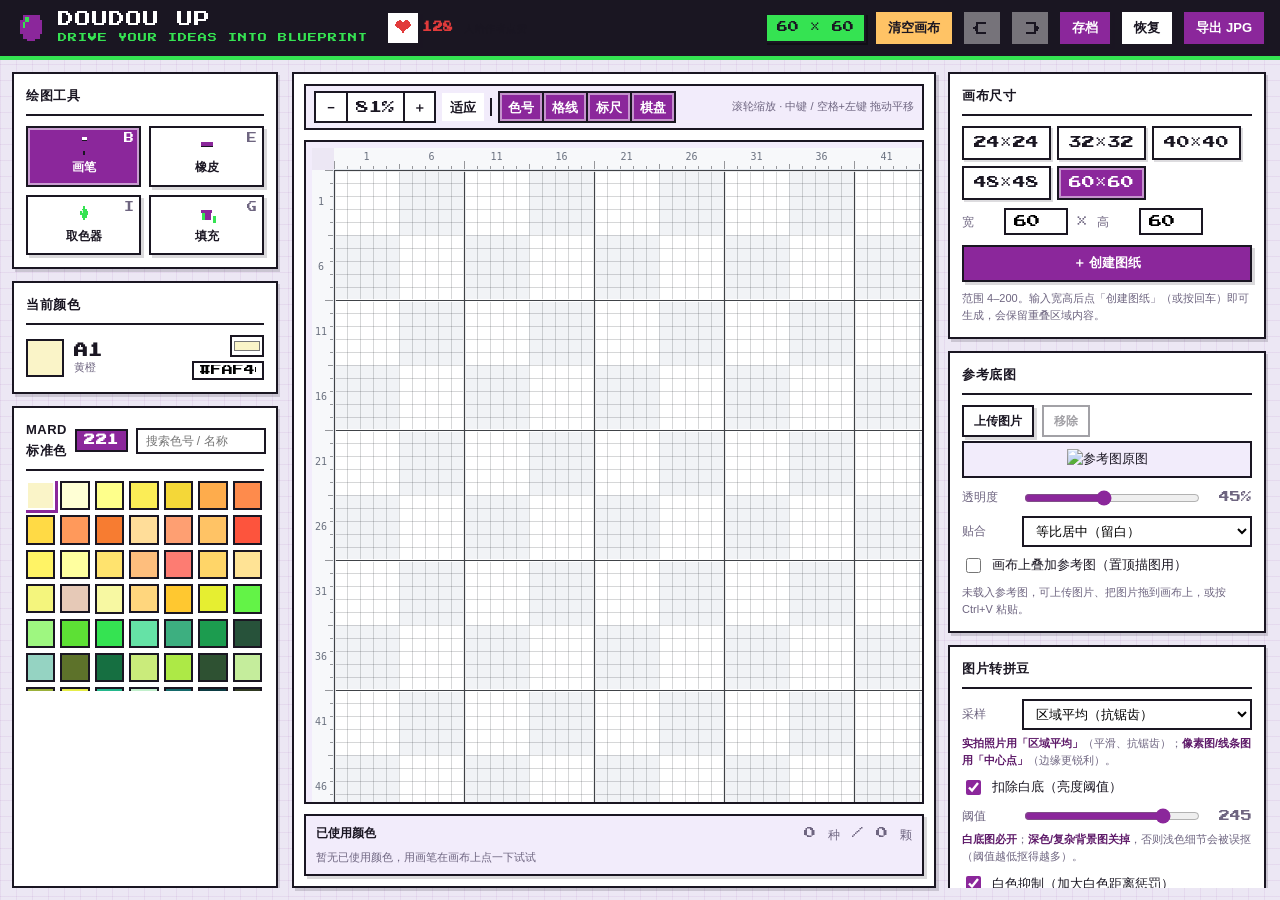
==== docs/index.html @ 1a69f7c6 "feat: doudou UP 拼豆图纸生成器" ====
<!DOCTYPE html>
<html lang="zh-CN">
<head>
<meta charset="UTF-8" />
<meta name="viewport" content="width=device-width, initial-scale=1" />
<title>doudou UP</title>
<style>
/* ============================================================
 * doudou UP - 像素颗粒(8-bit)风格样式
 * 1) 变量与基础（像素字体 / 硬阴影 / 方块圆角）
 * 2) 顶部栏
 * 3) 三栏布局
 * 4) 卡片 / 表单控件
 * 5) 画布舞台与标尺
 * 6) 调色板 / 使用颜色条 / 统计清单
 * 7) 提示与响应式
 * ============================================================ */

/* ---------- 像素字体（离线内嵌） ---------- */
@font-face {
  font-family: 'Pixel';
  src: url('[data-uri]') format('woff2');
  font-weight: normal;
  font-style: normal;
  font-display: swap;
}

/* ---------- 1) 变量与基础 ---------- */
:root {
  --bg: #ece7f4;                       /* 浅薰衣草白（巴斯光年·白） */
  --bg-grid: rgba(139, 39, 155, .07); /* 淡紫网格（D14 派生） */
  --panel: #ffffff;
  --panel-2: #f2ecfb;
  --ink: #1a1622;                      /* 近黑（巴斯光年·黑） */
  --muted: #6e6580;
  --accent: #8B279B;                   /* 紫（MARD221 色卡 D14） */
  --accent-ink: #5e1a69;
  --accent-soft: #ead7ed;
  --green: #35E352;                    /* 绿（MARD221 色卡 B5） */
  --green-soft: #d6f7dc;
  --teal: #2ec4b6;
  --yellow: #ffd23f;
  --blue: #3a86ff;
  --danger: #e23b3b;
  --danger-soft: #fbe3e3;
  --radius: 0px;                        /* 方块化 */
  --bw: 2px;                           /* 描边粗细 */
  --shadow-hard: 4px 4px 0 var(--ink);
  --shadow-soft: 3px 3px 0 rgba(26, 22, 34, .16);
  --ruler: 22px;
  --font-pixel: 'Pixel', 'Courier New', ui-monospace, monospace;
}

* { box-sizing: border-box; }

html, body {
  height: 100%;
  margin: 0;
}

body {
  display: flex;
  flex-direction: column;
  overflow: hidden;
  color: var(--ink);
  font: 13px/1.55 "PingFang SC", "Microsoft YaHei", "Helvetica Neue", Arial, sans-serif;
  /* 坐标纸/像素网格底纹，呼应拼豆图纸 */
  background-color: var(--bg);
  background-image:
    linear-gradient(var(--bg-grid) 1px, transparent 1px),
    linear-gradient(90deg, var(--bg-grid) 1px, transparent 1px);
  background-size: 16px 16px;
  -webkit-font-smoothing: antialiased;
}

h1, h2, h3, p { margin: 0; }

button { font: inherit; color: inherit; }

/* ---------- 2) 顶部栏 ---------- */
.app-header {
  flex: 0 0 auto;
  height: 60px;
  display: flex;
  align-items: center;
  justify-content: space-between;
  gap: 16px;
  padding: 0 14px;
  background: var(--ink);
  border-bottom: 4px solid var(--green);
}

.brand { display: flex; align-items: center; gap: 10px; }

.brand .logo {
  width: 34px; height: 34px;
  display: block;
  image-rendering: pixelated;
}
.brand .logo-svg { width: 100%; height: 100%; display: block; }

.brand-text h1 {
  font-family: var(--font-pixel);
  font-size: 16px;
  font-weight: 400;
  letter-spacing: 1px;
  color: #ffffff;
  text-transform: uppercase;
  line-height: 1;
}
.brand-text p {
  font-family: var(--font-pixel);
  font-size: 9px;
  letter-spacing: 1px;
  color: var(--green);
  text-transform: uppercase;
  margin-top: 4px;
}

.header-actions { display: flex; align-items: center; gap: 8px; margin-left: auto; }

/* ---------- 点赞（给作者） ---------- */
.like-box { display: flex; align-items: center; gap: 2px; padding: 0 2px; }
.like-btn {
  display: inline-flex; align-items: center; justify-content: center;
  width: 34px; height: 34px; padding: 0;
  border: var(--bw) solid var(--ink); border-radius: var(--radius);
  background: var(--panel); cursor: pointer;
  box-shadow: var(--shadow-soft);
  transition: transform .06s, background .12s, box-shadow .06s;
}
.like-btn:hover { background: var(--accent-soft); }
.like-btn:active { transform: translate(2px, 2px); box-shadow: 1px 1px 0 var(--ink); }
.like-btn.is-liked { background: var(--danger-soft); }
.like-heart { width: 18px; height: 18px; display: block; fill: var(--danger); }
.like-btn.is-liked .like-heart { fill: #e23b3b; }
.like-text {
  font-family: var(--font-pixel); font-size: 10px; color: var(--ink);
  letter-spacing: .5px; white-space: nowrap;
}
.like-text b { color: var(--danger); }

.size-badge {
  padding: 4px 10px;
  border: var(--bw) solid var(--ink);
  background: var(--green);
  color: var(--ink);
  font-family: var(--font-pixel);
  font-size: 11px;
  box-shadow: 2px 2px 0 rgba(0, 0, 0, .35);
  white-space: nowrap;
}

/* ---------- 3) 三栏布局 ---------- */
.layout {
  flex: 1 1 auto;
  min-height: 0;
  display: grid;
  grid-template-columns: 268px minmax(0, 1fr) 320px;
  grid-template-rows: minmax(0, 1fr);
  gap: 12px;
  padding: 12px;
}

.panel {
  min-height: 0;
  overflow-y: auto;
  overflow-x: hidden;
  display: flex;
  flex-direction: column;
  gap: 12px;
  padding-right: 2px;
}

/* ---------- 4) 卡片 / 表单控件 ---------- */
.card {
  flex: 0 0 auto;
  background: var(--panel);
  border: var(--bw) solid var(--ink);
  border-radius: var(--radius);
  padding: 12px;
  box-shadow: var(--shadow-soft);
}

.card.card-grow {
  flex: 1 1 auto;
  min-height: 180px;
  display: flex;
  flex-direction: column;
}

.card h2 {
  display: flex;
  align-items: center;
  gap: 8px;
  margin-bottom: 10px;
  padding-bottom: 8px;
  border-bottom: var(--bw) solid var(--ink);
  font-size: 13px;
  font-weight: 800;
  color: var(--ink);
  letter-spacing: .5px;
}

.card h2 .tag {
  padding: 1px 7px;
  border: var(--bw) solid var(--ink);
  background: var(--accent);
  color: #fff;
  font-size: 11px;
  font-style: normal;
  font-weight: 800;
  font-family: var(--font-pixel);
}

.card h2 .btn { margin-left: auto; }

.hint {
  margin-top: 8px;
  font-size: 11px;
  line-height: 1.6;
  color: var(--muted);
}
.hint.warn { color: var(--accent-ink); }
.hint.ok { color: #1f8a4c; }
/* 参数说明：紧跟控件、更紧凑 */
.hint.tip { margin-top: 5px; line-height: 1.55; }
.hint.tip b { color: var(--accent-ink); font-weight: 800; }

.btn {
  padding: 6px 12px;
  border: var(--bw) solid var(--ink);
  border-radius: var(--radius);
  background: var(--panel);
  cursor: pointer;
  font-weight: 700;
  box-shadow: var(--shadow-soft);
  transition: transform .06s, background .12s, box-shadow .06s;
}
.btn:hover:not(:disabled) { background: var(--accent-soft); }
.btn:active:not(:disabled) { transform: translate(2px, 2px); box-shadow: 1px 1px 0 var(--ink); }
.btn:disabled { opacity: .4; cursor: not-allowed; box-shadow: none; }

.btn-primary {
  background: var(--accent);
  border-color: var(--ink);
  color: #fff;
}
.btn-primary:hover:not(:disabled) { background: var(--accent-ink); }

.btn-danger {
  color: var(--ink);
  background: #FFC365;                 /* 清空画布按钮：MARD221 色卡 A13 */
  border-color: var(--ink);
}
.btn-danger:hover:not(:disabled) { background: #F2B23E; }

.btn-sm { padding: 5px 10px; font-size: 12px; }
.btn-xs { padding: 2px 8px; font-size: 11px; }
.btn-block { width: 100%; margin-top: 10px; }

.btn-icon { display: inline-flex; align-items: center; justify-content: center; padding: 6px 8px; color: var(--ink); line-height: 0; }
.btn-icon .ic-svg { width: 20px; height: 20px; display: block; }

.btn-row { display: flex; gap: 8px; }
.btn-grid { display: grid; grid-template-columns: 1fr 1fr; gap: 8px; }

.field-row {
  display: flex;
  align-items: center;
  gap: 8px;
  margin-top: 8px;
}
.field-row > label {
  flex: 0 0 auto;
  min-width: 52px;
  color: var(--muted);
  font-size: 12px;
}
.field-row .x { color: var(--muted); font-family: var(--font-pixel); }

/* 自定义尺寸：输入框行紧凑且可换行，创建按钮独占全宽一行，避免被面板 overflow-x 裁掉 */
.custom-fields { flex-wrap: wrap; }
.custom-fields > label { min-width: 34px; }
.custom-fields .num { width: 64px; }
#btnApplySize { font-size: 13px; }

.num {
  width: 68px;
  padding: 5px 8px;
  border: var(--bw) solid var(--ink);
  border-radius: var(--radius);
  background: #fff;
  font-variant-numeric: tabular-nums;
  font-family: var(--font-pixel);
}
.num:focus { outline: 2px solid var(--accent); border-color: var(--ink); }

.num-tag {
  flex: 0 0 auto;
  min-width: 42px;
  text-align: right;
  color: var(--muted);
  font-size: 11px;
  font-family: var(--font-pixel);
}

.select {
  flex: 1 1 auto;
  min-width: 0;
  padding: 5px 8px;
  border: var(--bw) solid var(--ink);
  border-radius: var(--radius);
  background: #fff;
}

/* 参考图原图预览：显示在画布范围之外，始终可见、不被拼豆遮盖 */
.ref-preview {
  margin: 4px 0 10px;
  padding: 6px;
  border: var(--bw) solid var(--ink);
  border-radius: var(--radius);
  background: var(--panel-2);
  display: flex;
  justify-content: center;
  align-items: center;
}
.ref-preview img {
  max-width: 100%;
  max-height: 180px;
  display: block;
  image-rendering: auto;          /* 原图保持清晰，不走像素化 */
}

.mini-search {
  margin-left: auto;
  width: 130px;
  padding: 4px 8px;
  border: var(--bw) solid var(--ink);
  border-radius: var(--radius);
  background: #fff;
  font-size: 12px;
}

input[type="range"] {
  flex: 1 1 auto;
  min-width: 0;
  accent-color: var(--accent);
}

.switch {
  display: flex;
  align-items: center;
  gap: 8px;
  margin-top: 8px;
  cursor: pointer;
  user-select: none;
}
.switch input { accent-color: var(--accent); width: 15px; height: 15px; }

.preset-row { display: flex; flex-wrap: wrap; gap: 6px; }

.chip {
  padding: 5px 10px;
  border: var(--bw) solid var(--ink);
  border-radius: var(--radius);
  background: var(--panel);
  cursor: pointer;
  font-variant-numeric: tabular-nums;
  font-family: var(--font-pixel);
  box-shadow: 2px 2px 0 rgba(43, 39, 56, .16);
}
.chip:hover { background: var(--accent-soft); }
.chip.is-active {
  background: var(--accent);
  border-color: var(--ink);
  color: #fff;
  box-shadow: inset 0 0 0 2px rgba(255, 255, 255, .5);
}

/* 工具按钮 */
.tool-grid { display: grid; grid-template-columns: 1fr 1fr; gap: 8px; }

.tool {
  position: relative;
  display: flex;
  flex-direction: column;
  align-items: center;
  gap: 2px;
  padding: 8px 4px;
  border: var(--bw) solid var(--ink);
  border-radius: var(--radius);
  background: var(--panel);
  cursor: pointer;
  box-shadow: var(--shadow-soft);
}
.tool:hover { background: var(--accent-soft); }
.tool-svg { width: 20px; height: 20px; display: block; }
.tool-ico { line-height: 1; }
.tool-name { font-size: 12px; font-weight: 700; }
.tool-key {
  position: absolute;
  top: 3px; right: 5px;
  color: var(--muted);
  font-size: 10px;
  font-family: var(--font-pixel);
}
.tool.is-active {
  border-color: var(--ink);
  background: var(--accent);
  box-shadow: inset 0 0 0 2px rgba(255, 255, 255, .55);
}
.tool.is-active .tool-name,
.tool.is-active .tool-key { color: #fff; }

/* 当前颜色 */
.current-color {
  display: flex;
  align-items: center;
  gap: 10px;
}
.cc-swatch {
  width: 38px; height: 38px;
  border: var(--bw) solid var(--ink);
  border-radius: var(--radius);
}
.cc-info { display: flex; flex-direction: column; line-height: 1.3; min-width: 0; }
.cc-info strong { font-size: 14px; font-family: var(--font-pixel); }
.cc-info span { color: var(--muted); font-size: 11px; }
.cc-pick { margin-left: auto; display: flex; flex-direction: column; gap: 4px; align-items: flex-end; }
.cc-pick input[type="color"] {
  width: 34px; height: 22px;
  padding: 0;
  border: var(--bw) solid var(--ink);
  border-radius: var(--radius);
  background: #fff;
  cursor: pointer;
}
.cc-pick input[type="text"] {
  width: 72px;
  padding: 2px 6px;
  border: var(--bw) solid var(--ink);
  border-radius: var(--radius);
  font-size: 11px;
  font-family: var(--font-pixel);
}

/* ---------- 5) 画布舞台与标尺 ---------- */
.stage {
  min-width: 0;
  min-height: 0;
  display: flex;
  flex-direction: column;
  gap: 10px;
  padding: 10px;
  background: var(--panel);
  border: var(--bw) solid var(--ink);
  border-radius: var(--radius);
  box-shadow: var(--shadow-soft);
}

/* 图纸工具条：缩放 / 显示开关 */
.stage-tools {
  flex: 0 0 auto;
  display: flex;
  align-items: center;
  gap: 6px;
  padding: 5px 8px;
  border: var(--bw) solid var(--ink);
  border-radius: var(--radius);
  background: var(--panel-2);
}

.tool-group {
  display: flex;
  align-items: center;
  border: var(--bw) solid var(--ink);
  border-radius: var(--radius);
  overflow: hidden;
  background: var(--panel);
}

.tbtn {
  min-width: 30px;
  height: 28px;
  padding: 0 8px;
  border: 0;
  border-radius: var(--radius);
  background: var(--panel);
  cursor: pointer;
  font-size: 13px;
  font-weight: 700;
  line-height: 1;
  transition: background .12s, color .12s;
}
.tbtn:hover { background: var(--accent-soft); }

/* 分组内的按钮去掉独立圆角，形成连体按钮组 */
.tool-group .tbtn { border-radius: 0; }
.tool-group .tbtn + .tbtn { border-left: var(--bw) solid var(--ink); }

.tbtn-wide { min-width: 56px; font-family: var(--font-pixel); font-weight: 400; }

/* 开关型按钮：开启态高亮 */
.tbtn.tgl { color: var(--muted); }
.tbtn.tgl.is-on {
  background: var(--accent);
  color: #fff;
  box-shadow: inset 0 0 0 2px rgba(255, 255, 255, .5);
}

.tsep {
  width: var(--bw);
  height: 18px;
  background: var(--ink);
}
.tspacer { flex: 1 1 auto; }
.thint { color: var(--muted); font-size: 11px; }

/* 画布容器永远居中：flex + 子元素 margin:auto，避免内容过大时被裁切 */
.stage-scroll {
  flex: 1 1 auto;
  min-height: 0;
  display: flex;
  overflow: hidden;          /* 平移改用 transform，不再依赖滚动条 */
  background: var(--panel-2);
  border: var(--bw) solid var(--ink);
  border-radius: var(--radius);
}

.canvas-wrap {
  margin: auto;              /* 居中基线（与 transform 平移叠加） */
  padding: 6px;
  display: grid;
  grid-template-columns: var(--ruler) auto;
  grid-template-rows: var(--ruler) auto;
  gap: 0;
  will-change: transform;
}

/* 隐藏标尺时把轨道尺寸收缩为 0，保证画布仍然对齐 */
.canvas-wrap.no-ruler {
  grid-template-columns: 0 auto;
  grid-template-rows: 0 auto;
}
.canvas-wrap.no-ruler .ruler,
.canvas-wrap.no-ruler .ruler-corner { display: none; }

/* 标尺与画布的分割线统一画在 canvas 内部，不使用 border，
   避免 border 撑大布局盒导致标尺与格子错位 */
.ruler-corner { background: var(--bg); }

.ruler { display: block; }

.board {
  display: block;
  cursor: crosshair;
  touch-action: none;
  background: #fff;
  /* 不用 border（会撑大布局盒导致标尺错位），外框画在 canvas 内部 */
  image-rendering: pixelated;
}
/* 按住空格 / Alt 时的抓手光标 */
.board.is-grab { cursor: grab; }
.board.is-grabbing { cursor: grabbing; }

/* ---------- 6) 调色板 / 使用颜色条 / 统计清单 ---------- */
.palette {
  display: grid;
  grid-template-columns: repeat(auto-fill, minmax(28px, 1fr));
  gap: 5px;
  overflow-y: auto;
  max-height: 210px;
  padding-right: 2px;
}

.sw {
  position: relative;
  width: 100%;
  aspect-ratio: 1 / 1;
  padding: 0;
  border: var(--bw) solid var(--ink);
  border-radius: var(--radius);
  cursor: pointer;
}
.sw:hover { transform: scale(1.08); }
.sw.is-active {
  box-shadow: 0 0 0 3px var(--accent);
  border-color: #fff;
  z-index: 1;
}

.used-bar {
  flex: 0 0 auto;
  border: var(--bw) solid var(--ink);
  border-radius: var(--radius);
  background: var(--panel-2);
  padding: 8px 10px;
  box-shadow: var(--shadow-soft);
}
.used-head {
  display: flex;
  align-items: center;
  justify-content: space-between;
  margin-bottom: 6px;
  font-size: 12px;
  font-weight: 800;
}
.used-head em { font-style: normal; font-weight: 500; color: var(--muted); font-family: var(--font-pixel); }

.used-list {
  display: flex;
  flex-wrap: wrap;
  gap: 6px;
  max-height: 74px;
  overflow-y: auto;
}

.used-chip {
  display: inline-flex;
  align-items: center;
  gap: 5px;
  padding: 3px 8px 3px 4px;
  border: var(--bw) solid var(--ink);
  border-radius: var(--radius);
  background: var(--panel);
  cursor: pointer;
  font-size: 11px;
}
.used-chip:hover { background: var(--accent-soft); }
.used-chip i {
  width: 13px; height: 13px;
  border: var(--bw) solid var(--ink);
  border-radius: var(--radius);
}
.used-chip b { font-family: var(--font-pixel); }
.used-chip span { color: var(--muted); }
.used-chip.is-active { border-color: var(--accent); box-shadow: 0 0 0 2px var(--accent-soft); }

.used-empty { color: var(--muted); font-size: 11px; }

.stat-head {
  display: flex;
  justify-content: space-between;
  padding-bottom: 6px;
  border-bottom: 2px dashed var(--ink);
  font-size: 12px;
  color: var(--muted);
}
.stat-head strong { color: var(--ink); font-family: var(--font-pixel); }

.stat-list {
  flex: 1 1 auto;
  min-height: 60px;
  overflow-y: auto;
  margin-top: 6px;
}

.stat-row {
  display: grid;
  /* 6 列：色块 / 色号 / 名称 / 占比条 / 数量 / 百分比 */
  grid-template-columns: 14px 40px minmax(0, 1fr) 46px 34px 38px;
  align-items: center;
  gap: 6px;
  padding: 3px 0;
  font-size: 11px;
  cursor: pointer;
  border-radius: var(--radius);
}
.stat-row:hover { background: var(--accent-soft); }
.stat-row > i {
  width: 14px; height: 14px;
  border: var(--bw) solid var(--ink);
  border-radius: var(--radius);
}
.stat-row .sr-code { font-family: var(--font-pixel); }
.stat-row .sr-name { color: var(--muted); white-space: nowrap; overflow: hidden; text-overflow: ellipsis; }
.stat-row .sr-bar { height: 8px; border: var(--bw) solid var(--ink); background: var(--panel-2); overflow: hidden; }
.stat-row .sr-bar > i {
  display: block;
  width: auto;
  height: 100%;
  border: 0;
  border-radius: 0;
}
.stat-row .sr-cnt { text-align: right; font-family: var(--font-pixel); }
.stat-row .sr-pct { text-align: right; color: var(--muted); font-family: var(--font-pixel); }

/* ---------- 7) 提示与响应式 ---------- */
.toast-wrap {
  position: fixed;
  left: 50%;
  bottom: 26px;
  transform: translateX(-50%);
  display: flex;
  flex-direction: column;
  gap: 8px;
  align-items: center;
  z-index: 99;
  pointer-events: none;
}

.toast {
  padding: 8px 16px;
  border: var(--bw) solid var(--ink);
  border-radius: var(--radius);
  background: var(--ink);
  color: #fff;
  font-size: 12px;
  font-weight: 700;
  box-shadow: var(--shadow-hard);
  animation: toast-in .18s ease-out;
}
.toast.warn { background: var(--yellow); color: var(--ink); }
.toast.err { background: var(--danger); color: #fff; }

@keyframes toast-in {
  from { opacity: 0; transform: translateY(8px); }
  to { opacity: 1; transform: none; }
}

/* ---------- 点赞庆祝弹窗 ---------- */
.like-pop {
  position: fixed;
  inset: 0;
  z-index: 200;
  display: flex;
  align-items: center;
  justify-content: center;
  background: rgba(20, 8, 24, .42);
  animation: likepop-fade .2s ease-out;
}
.like-pop[hidden] { display: none; }

.like-pop-box {
  width: min(86vw, 360px);
  padding: 26px 22px 22px;
  background: #fff;
  border: var(--bw) solid var(--ink);
  border-radius: var(--radius);
  box-shadow: var(--shadow-hard);
  text-align: center;
  display: flex;
  flex-direction: column;
  align-items: center;
  gap: 14px;
  animation: likepop-pop .26s cubic-bezier(.2, .9, .3, 1.4);
}

.rocket {
  width: 64px;
  height: 64px;
  image-rendering: pixelated;
  animation: rocket-fly 1.4s ease-in .35s forwards;
}

.like-pop-text {
  margin: 0;
  /* 与页面正文一致的中文字体（像素字体不含中文字形，故改用页面已有字体） */
  font-family: "PingFang SC", "Microsoft YaHei", "Helvetica Neue", Arial, sans-serif;
  font-size: 15px;
  font-weight: 700;
  line-height: 1.6;
  color: var(--ink);
}

@keyframes likepop-fade {
  from { opacity: 0; }
  to { opacity: 1; }
}
@keyframes likepop-pop {
  from { opacity: 0; transform: translateY(10px) scale(.92); }
  to { opacity: 1; transform: none; }
}
/* 火箭起飞：向上飞出并淡出，结束后弹窗自动消失由 JS 控制 */
@keyframes rocket-fly {
  0%   { transform: translateY(0) scale(1); opacity: 1; }
  60%  { transform: translateY(-40px) scale(1.05); opacity: 1; }
  100% { transform: translateY(-220px) scale(.7); opacity: 0; }
}

@media (max-width: 1180px) {
  body { overflow: auto; }
  .layout {
    grid-template-columns: 1fr;
    grid-template-rows: auto;
    height: auto;
  }
  .panel { overflow: visible; max-height: none; }
  .stage { min-height: 60vh; }
  .stage-scroll { min-height: 420px; }
}

</style>
</head>
<body>

<!-- ============ 顶部栏 ============ -->
<header class="app-header">
  <div class="brand">
    <span class="logo" aria-hidden="true">
      <svg class="logo-svg" viewBox="0 0 16 16" shape-rendering="crispEdges">
        <rect x="4" y="2" width="8" height="2" fill="#8B279B"/>
        <rect x="3" y="4" width="10" height="7" fill="#8B279B"/>
        <rect x="4" y="11" width="8" height="2" fill="#8B279B"/>
        <rect x="6" y="13" width="4" height="1" fill="#8B279B"/>
        <rect x="5" y="3" width="2" height="2" fill="#35E352"/>
        <rect x="4" y="5" width="1" height="3" fill="#35E352"/>
      </svg>
    </span>
    <div class="brand-text">
      <h1>doudou UP</h1>
      <p>Drive your ideas into blueprint</p>
    </div>
  </div>

  <div class="like-box" id="likeBox">
    <button class="like-btn" id="btnLike" title="给作者点赞" data-tip="给作者点赞" aria-label="给作者点赞">
      <svg class="like-heart" viewBox="0 0 16 16" shape-rendering="crispEdges" aria-hidden="true">
        <rect x="4" y="1" width="2" height="1"/>
        <rect x="10" y="1" width="2" height="1"/>
        <rect x="3" y="2" width="4" height="1"/>
        <rect x="9" y="2" width="4" height="1"/>
        <rect x="2" y="3" width="12" height="1"/>
        <rect x="1" y="4" width="14" height="1"/>
        <rect x="1" y="5" width="14" height="1"/>
        <rect x="2" y="6" width="12" height="1"/>
        <rect x="3" y="7" width="10" height="1"/>
        <rect x="4" y="8" width="8" height="1"/>
        <rect x="5" y="9" width="6" height="1"/>
        <rect x="6" y="10" width="4" height="1"/>
        <rect x="7" y="11" width="2" height="1"/>
      </svg>
    </button>
    <span class="like-text"><b id="likeCount">—</b> 人给作者点赞</span>
  </div>

  <div class="header-actions">
    <span class="size-badge" id="sizeBadge">60 × 60</span>
    <button class="btn btn-danger" id="btnClear" title="清空整张画布（可用撤销恢复）">清空画布</button>
    <button class="btn btn-icon" id="btnUndo" title="撤销 (Ctrl+Z)" aria-label="撤销" disabled>
      <svg class="ic-svg" viewBox="0 0 16 16" shape-rendering="crispEdges" fill="currentColor" aria-hidden="true">
        <rect x="3" y="3" width="8" height="2"/>
        <rect x="3" y="11" width="8" height="2"/>
        <rect x="3" y="3" width="2" height="10"/>
        <rect x="1" y="7" width="2" height="2"/>
        <rect x="2" y="6" width="1" height="4"/>
      </svg>
    </button>
    <button class="btn btn-icon" id="btnRedo" title="重做 (Ctrl+Y)" aria-label="重做" disabled>
      <svg class="ic-svg" viewBox="0 0 16 16" shape-rendering="crispEdges" fill="currentColor" aria-hidden="true">
        <rect x="5" y="3" width="8" height="2"/>
        <rect x="5" y="11" width="8" height="2"/>
        <rect x="11" y="3" width="2" height="10"/>
        <rect x="13" y="7" width="2" height="2"/>
        <rect x="13" y="6" width="1" height="4"/>
      </svg>
    </button>
    <button class="btn btn-primary" id="btnSaveJson" title="导出 .json 工程文件，存到浏览器下载文件夹">存档</button>
    <button class="btn" id="btnLoadJson" title="从 .json 工程文件恢复">恢复</button>
    <button class="btn btn-primary" id="btnExportJpg" title="导出图案 + 已使用颜色图例，存到浏览器下载文件夹">导出 JPG</button>
    <input type="file" id="fileJson" accept=".json,application/json" hidden />
  </div>
</header>

<main class="layout">

  <!-- ============ 左栏：绘图工具 + 调色板 ============ -->
  <aside class="panel panel-left">

    <section class="card">
      <h2>绘图工具</h2>
      <div class="tool-grid" id="toolGrid">
        <button class="tool is-active" data-tool="brush">
          <span class="tool-ico"><svg class="tool-svg" viewBox="0 0 16 16" shape-rendering="crispEdges">
            <rect x="6" y="1" width="4" height="2" fill="#ffffff"/>
            <rect x="6" y="3" width="4" height="1" fill="#1a1622"/>
            <rect x="6" y="4" width="4" height="8" fill="#8B279B"/>
            <rect x="7" y="12" width="2" height="2" fill="#1a1622"/>
            <rect x="7" y="14" width="2" height="1" fill="#1a1622"/>
          </svg></span><span class="tool-name">画笔</span><span class="tool-key">B</span>
        </button>
        <button class="tool" data-tool="eraser">
          <span class="tool-ico"><svg class="tool-svg" viewBox="0 0 16 16" shape-rendering="crispEdges">
            <rect x="3" y="5" width="10" height="3" fill="#8B279B"/>
            <rect x="3" y="8" width="10" height="3" fill="#ffffff"/>
            <rect x="3" y="8" width="10" height="1" fill="#1a1622"/>
          </svg></span><span class="tool-name">橡皮</span><span class="tool-key">E</span>
        </button>
        <button class="tool" data-tool="picker">
          <span class="tool-ico"><svg class="tool-svg" viewBox="0 0 16 16" shape-rendering="crispEdges">
            <rect x="7" y="1" width="2" height="2" fill="#35E352"/>
            <rect x="6" y="3" width="4" height="2" fill="#35E352"/>
            <rect x="5" y="5" width="6" height="3" fill="#35E352"/>
            <rect x="6" y="8" width="4" height="2" fill="#35E352"/>
            <rect x="7" y="10" width="2" height="2" fill="#35E352"/>
            <rect x="6" y="4" width="1" height="2" fill="#d6f7dc"/>
          </svg></span><span class="tool-name">取色器</span><span class="tool-key">I</span>
        </button>
        <button class="tool" data-tool="fill">
          <span class="tool-ico"><svg class="tool-svg" viewBox="0 0 16 16" shape-rendering="crispEdges">
            <rect x="3" y="4" width="9" height="2" fill="#8B279B"/>
            <rect x="4" y="6" width="7" height="6" fill="#8B279B"/>
            <rect x="4" y="6" width="2" height="6" fill="#35E352"/>
            <rect x="13" y="9" width="2" height="4" fill="#35E352"/>
            <rect x="13" y="13" width="2" height="1" fill="#35E352"/>
          </svg></span><span class="tool-name">填充</span><span class="tool-key">G</span>
        </button>
      </div>
    </section>

    <section class="card">
      <h2>当前颜色</h2>
      <div class="current-color">
        <span class="cc-swatch" id="ccSwatch"></span>
        <div class="cc-info">
          <strong id="ccCode">A01</strong>
          <span id="ccName">白色</span>
        </div>
        <div class="cc-pick">
          <input type="color" id="ccNative" value="#ffffff" title="自定义颜色（自动吸附到最接近的豆色）" />
          <input type="text" id="ccHex" maxlength="7" spellcheck="false" value="#FFFFFF" title="输入 HEX 后回车" />
        </div>
      </div>
    </section>

    <section class="card card-grow">
      <h2>
        MARD标准色 <em id="paletteCount" class="tag">64</em>
        <input type="search" id="colorSearch" class="mini-search" placeholder="搜索色号 / 名称" />
      </h2>
      <div class="palette" id="palette"></div>
      <p class="hint" id="paletteEmpty" hidden>没有匹配的豆色</p>
    </section>


  </aside>

  <!-- ============ 中栏：画布 + 标尺 + 使用颜色条 ============ -->
  <section class="stage">

    <!-- 图纸工具条：缩放 / 平移辅助 / 显示开关 -->
    <div class="stage-tools">
      <div class="tool-group">
        <button class="tbtn" id="btnZoomOut" title="缩小 (滚轮下滚)">−</button>
        <button class="tbtn tbtn-wide" id="btnZoomReset" title="恢复 100%（基准 16px/格）">100%</button>
        <button class="tbtn" id="btnZoomIn" title="放大 (滚轮上滚)">＋</button>
      </div>
      <button class="tbtn" id="btnFit" title="适应窗口：自动计算格子大小">适应</button>

      <span class="tsep"></span>

      <div class="tool-group">
        <button class="tbtn tgl is-on" id="tglCode" title="图纸上每个色块内是否显示色号">色号</button>
        <button class="tbtn tgl is-on" id="tglGrid" title="显示格线">格线</button>
        <button class="tbtn tgl is-on" id="tglRuler" title="显示坐标标尺">标尺</button>
        <button class="tbtn tgl is-on" id="tglChecker" title="显示 5 格棋盘底">棋盘</button>
      </div>

      <span class="tspacer"></span>
      <span class="thint">滚轮缩放 · 中键 / 空格+左键 拖动平移</span>
    </div>

    <div class="stage-scroll" id="stageScroll">
      <!-- grid: [左上角] [顶部标尺] / [左侧标尺] [画布]，天然对齐 -->
      <div class="canvas-wrap" id="canvasWrap">
        <div class="ruler-corner" id="rulerCorner"></div>
        <canvas id="rulerTop" class="ruler ruler-top"></canvas>
        <canvas id="rulerLeft" class="ruler ruler-left"></canvas>
        <canvas id="board" class="board"></canvas>
      </div>
    </div>

    <div class="used-bar">
      <div class="used-head">
        <span>已使用颜色</span>
        <em id="usedSummary">0 种 / 0 颗</em>
      </div>
      <div class="used-list" id="usedBar">
        <span class="used-empty">暂无已使用颜色，用画笔在画布上点一下试试</span>
      </div>
    </div>
  </section>

  <!-- ============ 右栏：属性面板 ============ -->
  <aside class="panel panel-right">

    <section class="card">
      <h2>画布尺寸</h2>
      <div class="preset-row" id="presetRow">
        <button class="chip" data-size="24">24×24</button>
        <button class="chip" data-size="32">32×32</button>
        <button class="chip" data-size="40">40×40</button>
        <button class="chip" data-size="48">48×48</button>
        <button class="chip is-active" data-size="60">60×60</button>
      </div>
      <div class="field-row custom-fields">
        <label for="inW">宽</label>
        <input type="number" id="inW" class="num" min="4" max="200" step="1" value="60" />
        <span class="x">×</span>
        <label for="inH">高</label>
        <input type="number" id="inH" class="num" min="4" max="200" step="1" value="60" />
      </div>
      <button class="btn btn-primary btn-block" id="btnApplySize">＋ 创建图纸</button>
      <p class="hint">范围 4–200。输入宽高后点「创建图纸」（或按回车）即可生成，会保留重叠区域内容。</p>
    </section>

    <section class="card">
      <h2>参考底图</h2>
      <div class="btn-row">
        <button class="btn btn-sm" id="btnUploadImg">上传图片</button>
        <button class="btn btn-sm" id="btnRemoveImg" disabled>移除</button>
        <input type="file" id="fileImg" accept="image/*" hidden />
      </div>
      <!-- 参考图原图预览：显示在画布范围之外，不会被拼豆图案遮盖 -->
      <div class="ref-preview" id="refPreviewBox" hidden>
        <img id="refPreview" alt="参考图原图" />
      </div>
      <div class="field-row">
        <label for="inOpacity">透明度</label>
        <input type="range" id="inOpacity" min="0" max="100" step="1" value="45" />
        <span class="num-tag" id="opacityVal">45%</span>
      </div>
      <div class="field-row">
        <label for="selFit">贴合</label>
        <select id="selFit" class="select">
          <option value="contain" selected>等比居中（留白）</option>
          <option value="stretch">拉伸铺满</option>
        </select>
      </div>
      <label class="switch"><input type="checkbox" id="optShowRef" /><span>画布上叠加参考图（置顶描图用）</span></label>
      <p class="hint" id="refInfo">未载入参考图，可上传图片、把图片拖到画布上，或按 Ctrl+V 粘贴。</p>
    </section>

    <section class="card">
      <h2>图片转拼豆</h2>
      <div class="field-row">
        <label for="selSample">采样</label>
        <select id="selSample" class="select">
          <option value="average" selected>区域平均（抗锯齿）</option>
          <option value="center">中心点</option>
        </select>
      </div>
      <p class="hint tip"><b>实拍照片用「区域平均」</b>（平滑、抗锯齿）；<b>像素图/线条图用「中心点」</b>（边缘更锐利）。</p>

      <label class="switch"><input type="checkbox" id="optCutWhite" checked /><span>扣除白底（亮度阈值）</span></label>
      <div class="field-row">
        <label for="inCutTh">阈值</label>
        <input type="range" id="inCutTh" min="200" max="255" step="1" value="245" />
        <span class="num-tag" id="cutThVal">245</span>
      </div>
      <p class="hint tip"><b>白底图必开</b>；<b>深色/复杂背景图关掉</b>，否则浅色细节会被误抠（阈值越低抠得越多）。</p>

      <label class="switch"><input type="checkbox" id="optSuppress" checked /><span>白色抑制（加大白色距离惩罚）</span></label>
      <div class="field-row">
        <label for="inPenalty">系数</label>
        <input type="range" id="inPenalty" min="1" max="40" step="1" value="18" />
        <span class="num-tag" id="penaltyVal">1.8</span>
      </div>
      <p class="hint tip"><b>想减少死白、让画面更有色彩时开</b>；系数越大，白豆越少。</p>

      <label class="switch"><input type="checkbox" id="optAutoSuppress" checked /><span>自动抑制（超上限自动加码）</span></label>
      <div class="field-row">
        <label for="inWhiteLimit">白占比上限</label>
        <input type="range" id="inWhiteLimit" min="10" max="60" step="1" value="35" />
        <span class="num-tag" id="whiteLimitVal">35%</span>
      </div>
      <p class="hint tip"><b>白豆占比超上限时自动加码</b>。</p>

      <button class="btn btn-primary btn-block" id="btnConvert">转为拼豆图案</button>
      <p class="hint" id="convertInfo">按 RGB 欧式距离匹配最接近的豆色。</p>
    </section>

    <section class="card">
      <h2>图案变换</h2>
      <div class="btn-grid">
        <button class="btn btn-sm" data-tf="mirrorH">水平镜像</button>
        <button class="btn btn-sm" data-tf="mirrorV">垂直镜像</button>
        <button class="btn btn-sm" data-tf="rotCW">顺时针 90°</button>
        <button class="btn btn-sm" data-tf="rotCCW">逆时针 90°</button>
      </div>
      <p class="hint">旋转后画布宽高互换，标尺与格子自动重新适配。</p>
    </section>

    <section class="card card-grow">
      <h2>
        豆子用量清单
        <button class="btn btn-xs" id="btnExportCsv">导出 CSV</button>
      </h2>
      <div class="stat-head">
        <span>合计 <strong id="statTotal">0</strong> 颗</span>
        <span>白色占比 <strong id="statWhite">0%</strong></span>
      </div>
      <div class="stat-list" id="statList">
        <span class="used-empty">暂无数据</span>
      </div>
    </section>


  </aside>
</main>

<div class="toast-wrap" id="toastWrap"></div>

<!-- ============ 点赞庆祝弹窗 ============ -->
<div class="like-pop" id="likePop" hidden>
  <div class="like-pop-box">
    <svg class="rocket" viewBox="0 0 16 16" shape-rendering="crispEdges" aria-hidden="true">
      <!-- 箭体 -->
      <rect x="7" y="1" width="2" height="2" fill="#D6D6D6"/>
      <rect x="6" y="3" width="4" height="1" fill="#EDEDED"/>
      <rect x="6" y="4" width="4" height="3" fill="#EDEDED"/>
      <rect x="6" y="7" width="4" height="1" fill="#C9C9C9"/>
      <!-- 舷窗 -->
      <rect x="7" y="5" width="2" height="1" fill="#35E352"/>
      <!-- 尾翼 -->
      <rect x="4" y="6" width="2" height="2" fill="#8B279B"/>
      <rect x="10" y="6" width="2" height="2" fill="#8B279B"/>
      <!-- 火焰 -->
      <rect x="7" y="8" width="2" height="1" fill="#FFC365"/>
      <rect x="7" y="9" width="2" height="1" fill="#E23B3B"/>
      <rect x="6" y="10" width="4" height="1" fill="#FFC365"/>
      <rect x="7" y="11" width="2" height="1" fill="#E23B3B"/>
    </svg>
    <p class="like-pop-text">感谢点赞，作者已获得核动力！</p>
  </div>
</div>

<script>
/* ============================================================
 * doudou up - 主逻辑
 * ------------------------------------------------------------
 * 目录
 *  1) 常量配置（调色板 / 尺寸预设 / 限制）
 *  2) 全局状态
 *  3) 通用工具函数
 *  4) 画布与标尺渲染
 *  5) 绘图交互（画笔 / 橡皮 / 取色器 / 填充）
 *  6) 调色板 UI
 *  7) 尺寸调整与图案变换
 *  8) 参考底图与图片转拼豆（RGB 欧式距离 + 白色抑制）
 *  9) 用量统计与清单
 * 10) 存档与导出（JSON / JPG / CSV）与数值限制
 * 11) 初始化
 * ============================================================ */
'use strict';

/* ---------- 1) 常量配置 ---------- */

/** 拼豆调色板：id 为色号，hex 为实际豆色（共 221 色，MARD221 标准版） */
const PALETTE = [
  { id: 'A1', name: '黄橙', hex: '#FAF4C8' },
  { id: 'A2', name: '黄橙', hex: '#FFFFD5' },
  { id: 'A3', name: '黄橙', hex: '#FEFF8B' },
  { id: 'A4', name: '黄橙', hex: '#FBED56' },
  { id: 'A5', name: '黄橙', hex: '#F4D738' },
  { id: 'A6', name: '黄橙', hex: '#FEAC4C' },
  { id: 'A7', name: '黄橙', hex: '#FE8B4C' },
  { id: 'A8', name: '黄橙', hex: '#FFDA45' },
  { id: 'A9', name: '黄橙', hex: '#FF995B' },
  { id: 'A10', name: '黄橙', hex: '#F77C31' },
  { id: 'A11', name: '黄橙', hex: '#FFDD99' },
  { id: 'A12', name: '黄橙', hex: '#FE9F72' },
  { id: 'A13', name: '黄橙', hex: '#FFC365' },
  { id: 'A14', name: '黄橙', hex: '#FD543D' },
  { id: 'A15', name: '黄橙', hex: '#FFF365' },
  { id: 'A16', name: '黄橙', hex: '#FFFF9F' },
  { id: 'A17', name: '黄橙', hex: '#FFE36E' },
  { id: 'A18', name: '黄橙', hex: '#FEBE7D' },
  { id: 'A19', name: '黄橙', hex: '#FD7C72' },
  { id: 'A20', name: '黄橙', hex: '#FFD568' },
  { id: 'A21', name: '黄橙', hex: '#FFE395' },
  { id: 'A22', name: '黄橙', hex: '#F4F57D' },
  { id: 'A23', name: '黄橙', hex: '#E6C9B7' },
  { id: 'A24', name: '黄橙', hex: '#F7F8A2' },
  { id: 'A25', name: '黄橙', hex: '#FFD67D' },
  { id: 'A26', name: '黄橙', hex: '#FFC830' },
  { id: 'B1', name: '绿', hex: '#E6EE31' },
  { id: 'B2', name: '绿', hex: '#63F347' },
  { id: 'B3', name: '绿', hex: '#9EF780' },
  { id: 'B4', name: '绿', hex: '#5DE035' },
  { id: 'B5', name: '绿', hex: '#35E352' },
  { id: 'B6', name: '绿', hex: '#65E2A6' },
  { id: 'B7', name: '绿', hex: '#3DAF80' },
  { id: 'B8', name: '绿', hex: '#1C9C4F' },
  { id: 'B9', name: '绿', hex: '#27523A' },
  { id: 'B10', name: '绿', hex: '#95D3C2' },
  { id: 'B11', name: '绿', hex: '#5D722A' },
  { id: 'B12', name: '绿', hex: '#166F41' },
  { id: 'B13', name: '绿', hex: '#CAEB7B' },
  { id: 'B14', name: '绿', hex: '#ADE946' },
  { id: 'B15', name: '绿', hex: '#2E5132' },
  { id: 'B16', name: '绿', hex: '#C5ED9C' },
  { id: 'B17', name: '绿', hex: '#9BB13A' },
  { id: 'B18', name: '绿', hex: '#E6EE49' },
  { id: 'B19', name: '绿', hex: '#24B88C' },
  { id: 'B20', name: '绿', hex: '#C2F0CC' },
  { id: 'B21', name: '绿', hex: '#156A6B' },
  { id: 'B22', name: '绿', hex: '#0B3C43' },
  { id: 'B23', name: '绿', hex: '#303A21' },
  { id: 'B24', name: '绿', hex: '#EEFCA5' },
  { id: 'B25', name: '绿', hex: '#4E846D' },
  { id: 'B26', name: '绿', hex: '#8D7A35' },
  { id: 'B27', name: '绿', hex: '#CCE1AF' },
  { id: 'B28', name: '绿', hex: '#9EE5B9' },
  { id: 'B29', name: '绿', hex: '#C5E254' },
  { id: 'B30', name: '绿', hex: '#E2FCB1' },
  { id: 'B31', name: '绿', hex: '#B0E792' },
  { id: 'B32', name: '绿', hex: '#9CAB5A' },
  { id: 'C1', name: '蓝青', hex: '#E8FFE7' },
  { id: 'C2', name: '蓝青', hex: '#A9F9FC' },
  { id: 'C3', name: '蓝青', hex: '#A0E2FB' },
  { id: 'C4', name: '蓝青', hex: '#41CCFF' },
  { id: 'C5', name: '蓝青', hex: '#01ACEB' },
  { id: 'C6', name: '蓝青', hex: '#50AAF0' },
  { id: 'C7', name: '蓝青', hex: '#3677D2' },
  { id: 'C8', name: '蓝青', hex: '#0F54C0' },
  { id: 'C9', name: '蓝青', hex: '#324BCA' },
  { id: 'C10', name: '蓝青', hex: '#3EBCE2' },
  { id: 'C11', name: '蓝青', hex: '#28DDDE' },
  { id: 'C12', name: '蓝青', hex: '#1C334D' },
  { id: 'C13', name: '蓝青', hex: '#CDE8FF' },
  { id: 'C14', name: '蓝青', hex: '#D5FDFF' },
  { id: 'C15', name: '蓝青', hex: '#22C4C6' },
  { id: 'C16', name: '蓝青', hex: '#1557A8' },
  { id: 'C17', name: '蓝青', hex: '#04D1F6' },
  { id: 'C18', name: '蓝青', hex: '#1D3344' },
  { id: 'C19', name: '蓝青', hex: '#1887A2' },
  { id: 'C20', name: '蓝青', hex: '#176DAF' },
  { id: 'C21', name: '蓝青', hex: '#BEDDFF' },
  { id: 'C22', name: '蓝青', hex: '#67B4BE' },
  { id: 'C23', name: '蓝青', hex: '#C8E2FF' },
  { id: 'C24', name: '蓝青', hex: '#7CC4FF' },
  { id: 'C25', name: '蓝青', hex: '#A9E5E5' },
  { id: 'C26', name: '蓝青', hex: '#3CAED8' },
  { id: 'C27', name: '蓝青', hex: '#D3DFFA' },
  { id: 'C28', name: '蓝青', hex: '#BBCFED' },
  { id: 'C29', name: '蓝青', hex: '#34488E' },
  { id: 'D1', name: '蓝紫', hex: '#AEB4F2' },
  { id: 'D2', name: '蓝紫', hex: '#858EDD' },
  { id: 'D3', name: '蓝紫', hex: '#2F54AF' },
  { id: 'D4', name: '蓝紫', hex: '#182A84' },
  { id: 'D5', name: '蓝紫', hex: '#B843C5' },
  { id: 'D6', name: '蓝紫', hex: '#AC7BDE' },
  { id: 'D7', name: '蓝紫', hex: '#8854B3' },
  { id: 'D8', name: '蓝紫', hex: '#E2D3FF' },
  { id: 'D9', name: '蓝紫', hex: '#D5B9F8' },
  { id: 'D10', name: '蓝紫', hex: '#361851' },
  { id: 'D11', name: '蓝紫', hex: '#B9BAE1' },
  { id: 'D12', name: '蓝紫', hex: '#DE9AD4' },
  { id: 'D13', name: '蓝紫', hex: '#B90095' },
  { id: 'D14', name: '蓝紫', hex: '#8B279B' },
  { id: 'D15', name: '蓝紫', hex: '#2F1F90' },
  { id: 'D16', name: '蓝紫', hex: '#E3E1EE' },
  { id: 'D17', name: '蓝紫', hex: '#C4D4F6' },
  { id: 'D18', name: '蓝紫', hex: '#A45EC7' },
  { id: 'D19', name: '蓝紫', hex: '#D8C3D7' },
  { id: 'D20', name: '蓝紫', hex: '#9C32B2' },
  { id: 'D21', name: '蓝紫', hex: '#9A009B' },
  { id: 'D22', name: '蓝紫', hex: '#333A95' },
  { id: 'D23', name: '蓝紫', hex: '#EBDAFC' },
  { id: 'D24', name: '蓝紫', hex: '#7786E5' },
  { id: 'D25', name: '蓝紫', hex: '#494FC7' },
  { id: 'D26', name: '蓝紫', hex: '#DFC2F8' },
  { id: 'E1', name: '粉玫', hex: '#FDD3CC' },
  { id: 'E2', name: '粉玫', hex: '#FEC0DF' },
  { id: 'E3', name: '粉玫', hex: '#FFB7E7' },
  { id: 'E4', name: '粉玫', hex: '#E8649E' },
  { id: 'E5', name: '粉玫', hex: '#F551A2' },
  { id: 'E6', name: '粉玫', hex: '#F13D74' },
  { id: 'E7', name: '粉玫', hex: '#C63478' },
  { id: 'E8', name: '粉玫', hex: '#FFDBE9' },
  { id: 'E9', name: '粉玫', hex: '#E970CC' },
  { id: 'E10', name: '粉玫', hex: '#D33793' },
  { id: 'E11', name: '粉玫', hex: '#FCDDD2' },
  { id: 'E12', name: '粉玫', hex: '#F78FC3' },
  { id: 'E13', name: '粉玫', hex: '#B5006D' },
  { id: 'E14', name: '粉玫', hex: '#FFD1BA' },
  { id: 'E15', name: '粉玫', hex: '#F8C7C9' },
  { id: 'E16', name: '粉玫', hex: '#FFF3EB' },
  { id: 'E17', name: '粉玫', hex: '#FFE2EA' },
  { id: 'E18', name: '粉玫', hex: '#FFC7DB' },
  { id: 'E19', name: '粉玫', hex: '#FEBAD5' },
  { id: 'E20', name: '粉玫', hex: '#D8C7D1' },
  { id: 'E21', name: '粉玫', hex: '#BD9DA1' },
  { id: 'E22', name: '粉玫', hex: '#B785A1' },
  { id: 'E23', name: '粉玫', hex: '#937A8D' },
  { id: 'E24', name: '粉玫', hex: '#E1BCE8' },
  { id: 'F1', name: '红', hex: '#FD957B' },
  { id: 'F2', name: '红', hex: '#FC3D46' },
  { id: 'F3', name: '红', hex: '#F74941' },
  { id: 'F4', name: '红', hex: '#FC283C' },
  { id: 'F5', name: '红', hex: '#E7002F' },
  { id: 'F6', name: '红', hex: '#943630' },
  { id: 'F7', name: '红', hex: '#971937' },
  { id: 'F8', name: '红', hex: '#BC0028' },
  { id: 'F9', name: '红', hex: '#E2677A' },
  { id: 'F10', name: '红', hex: '#8A4526' },
  { id: 'F11', name: '红', hex: '#5A2121' },
  { id: 'F12', name: '红', hex: '#FD4E6A' },
  { id: 'F13', name: '红', hex: '#F35744' },
  { id: 'F14', name: '红', hex: '#FFA9AD' },
  { id: 'F15', name: '红', hex: '#D30022' },
  { id: 'F16', name: '红', hex: '#FEC2A6' },
  { id: 'F17', name: '红', hex: '#E69C79' },
  { id: 'F18', name: '红', hex: '#D37C46' },
  { id: 'F19', name: '红', hex: '#C1444A' },
  { id: 'F20', name: '红', hex: '#CD9391' },
  { id: 'F21', name: '红', hex: '#F7B4C6' },
  { id: 'F22', name: '红', hex: '#FDC0D0' },
  { id: 'F23', name: '红', hex: '#F67E66' },
  { id: 'F24', name: '红', hex: '#E698AA' },
  { id: 'F25', name: '红', hex: '#E54B4F' },
  { id: 'G1', name: '棕肤', hex: '#FFE2CE' },
  { id: 'G2', name: '棕肤', hex: '#FFC4AA' },
  { id: 'G3', name: '棕肤', hex: '#F4C3A5' },
  { id: 'G4', name: '棕肤', hex: '#E1B383' },
  { id: 'G5', name: '棕肤', hex: '#EDB045' },
  { id: 'G6', name: '棕肤', hex: '#E99C17' },
  { id: 'G7', name: '棕肤', hex: '#9D5B3E' },
  { id: 'G8', name: '棕肤', hex: '#753832' },
  { id: 'G9', name: '棕肤', hex: '#E6B483' },
  { id: 'G10', name: '棕肤', hex: '#D98C39' },
  { id: 'G11', name: '棕肤', hex: '#E0C593' },
  { id: 'G12', name: '棕肤', hex: '#FFC890' },
  { id: 'G13', name: '棕肤', hex: '#B7714A' },
  { id: 'G14', name: '棕肤', hex: '#8D614C' },
  { id: 'G15', name: '棕肤', hex: '#FCF9E0' },
  { id: 'G16', name: '棕肤', hex: '#F2D9BA' },
  { id: 'G17', name: '棕肤', hex: '#78524B' },
  { id: 'G18', name: '棕肤', hex: '#FFE4CC' },
  { id: 'G19', name: '棕肤', hex: '#E07935' },
  { id: 'G20', name: '棕肤', hex: '#A94023' },
  { id: 'G21', name: '棕肤', hex: '#B88558' },
  { id: 'H1', name: '黑白', hex: '#FDFBFF' },
  { id: 'H2', name: '黑白', hex: '#FEFFFF' },
  { id: 'H3', name: '黑白', hex: '#B6B1BA' },
  { id: 'H4', name: '黑白', hex: '#89858C' },
  { id: 'H5', name: '黑白', hex: '#48464E' },
  { id: 'H6', name: '黑白', hex: '#2F2B2F' },
  { id: 'H7', name: '黑白', hex: '#000000' },
  { id: 'H8', name: '黑白', hex: '#E7D6DB' },
  { id: 'H9', name: '黑白', hex: '#EDEDED' },
  { id: 'H10', name: '黑白', hex: '#EEE9EA' },
  { id: 'H11', name: '黑白', hex: '#CECDD5' },
  { id: 'H12', name: '黑白', hex: '#FFF5ED' },
  { id: 'H13', name: '黑白', hex: '#F5ECD2' },
  { id: 'H14', name: '黑白', hex: '#CFD7D3' },
  { id: 'H15', name: '黑白', hex: '#98A6A8' },
  { id: 'H16', name: '黑白', hex: '#1D1414' },
  { id: 'H17', name: '黑白', hex: '#F1EDED' },
  { id: 'H18', name: '黑白', hex: '#FFFDF0' },
  { id: 'H19', name: '黑白', hex: '#F6EFE2' },
  { id: 'H20', name: '黑白', hex: '#949FA3' },
  { id: 'H21', name: '黑白', hex: '#FFFBE1' },
  { id: 'H22', name: '黑白', hex: '#CACAD4' },
  { id: 'H23', name: '黑白', hex: '#9A9D94' },
  { id: 'M1', name: '大地', hex: '#BCC6B8' },
  { id: 'M2', name: '大地', hex: '#8AA386' },
  { id: 'M3', name: '大地', hex: '#697D80' },
  { id: 'M4', name: '大地', hex: '#E3D2BC' },
  { id: 'M5', name: '大地', hex: '#D0CCAA' },
  { id: 'M6', name: '大地', hex: '#B0A782' },
  { id: 'M7', name: '大地', hex: '#B4A497' },
  { id: 'M8', name: '大地', hex: '#B38281' },
  { id: 'M9', name: '大地', hex: '#A58767' },
  { id: 'M10', name: '大地', hex: '#C5B2BC' },
  { id: 'M11', name: '大地', hex: '#9F7594' },
  { id: 'M12', name: '大地', hex: '#644749' },
  { id: 'M13', name: '大地', hex: '#D19066' },
  { id: 'M14', name: '大地', hex: '#C77362' },
  { id: 'M15', name: '大地', hex: '#757D78' }
];

const SIZE_PRESETS = [24, 32, 40, 48, 60];   // 快捷尺寸预设
const DEFAULT_SIZE = 60;                     // 默认 60×60
const MIN_SIZE = 4, MAX_SIZE = 200;          // 尺寸数值限制
const MIN_CELL = 4, MAX_CELL = 60;           // 格子像素限制（手动缩放范围）
const MIN_AUTO_CELL = 13;                    // 自动适应时的格子下限：低于此值色号会挤到看不清，宁可让画布滚动
const CODE_MIN_CELL = 11;                    // 小于该格子尺寸就不再绘制色号（字号已低于可读下限）
const BASE_CELL = 16;                        // 缩放百分比基准：16px/格 = 100%
const RULER_SIZE = 22;                       // 标尺厚度（与 CSS --ruler 保持一致）
const MAX_UNDO = 40;                         // 撤销栈深度
const EMPTY = -1;                            // 空格子标记

/* ---------- 点赞计数后端配置 ---------- */
const LIKE_API_BASE = '';                    // 后端地址，例如 'https://your-host.com'。留空=离线降级（本地种子值，非真实统计）
const LIKE_SEED = 128;                       // 离线降级时的本地起始人数（仅展示用）

/** 预计算：色号 -> 索引、RGB 缓存、是否"白色系" */
const IDX_BY_ID = new Map(PALETTE.map((p, i) => [p.id, i]));
const RGB_CACHE = PALETTE.map(p => hexToRgb(p.hex));
const IS_WHITISH = PALETTE.map(p => {
  const [r, g, b] = hexToRgb(p.hex);
  const lum = 0.299 * r + 0.587 * g + 0.114 * b;
  const spread = Math.max(r, g, b) - Math.min(r, g, b);
  return lum >= 232 && spread <= 20;         // 高亮度 + 低彩度 => 判为白系
});

/* ---------- 2) 全局状态 ---------- */
const state = {
  W: DEFAULT_SIZE,
  H: DEFAULT_SIZE,
  pixels: new Int16Array(DEFAULT_SIZE * DEFAULT_SIZE).fill(EMPTY), // 每格存调色板索引，EMPTY 表示无豆子
  cell: 14,               // 当前格子像素
  autoCell: true,         // 自动适应窗口
  tool: 'brush',
  colorIndex: 0,          // 当前绘制颜色
  showGrid: true,
  showCode: true,
  showRuler: true,
  showChecker: true,
  refImage: null,         // 参考底图 Image 对象
  refOpacity: 0.45,
  refFit: 'contain',
  showRef: false,         // 是否在画布上叠加参考图（置顶描图，默认关；原图预览始终在右侧面板显示）
  hover: null,            // {c, r} 当前悬停格
  undo: [],
  redo: []
};

/* ---------- 3) 通用工具函数 ---------- */
const $ = id => document.getElementById(id);
const clamp = (v, min, max) => Math.min(max, Math.max(min, v));
const clampInt = (v, min, max) => clamp(Math.round(Number(v) || min), min, max);

function hexToRgb(hex) {
  const h = hex.replace('#', '');
  return [parseInt(h.slice(0, 2), 16), parseInt(h.slice(2, 4), 16), parseInt(h.slice(4, 6), 16)];
}

/** 依据底色亮度决定叠加文字的黑白，保证色号可读 */
function contrastText(hex) {
  const [r, g, b] = hexToRgb(hex);
  return (0.299 * r + 0.587 * g + 0.114 * b) > 150 ? '#1B1D21' : '#FFFFFF';
}

function luminance(r, g, b) { return 0.299 * r + 0.587 * g + 0.114 * b; }

/** 圆角矩形路径（不依赖 ctx.roundRect，兼容性更好） */
function roundRectPath(ctx, x, y, w, h, r) {
  r = Math.min(r, w / 2, h / 2);
  ctx.beginPath();
  ctx.moveTo(x + r, y);
  ctx.arcTo(x + w, y, x + w, y + h, r);
  ctx.arcTo(x + w, y + h, x, y + h, r);
  ctx.arcTo(x, y + h, x, y, r);
  ctx.arcTo(x, y, x + w, y, r);
  ctx.closePath();
}

/** 按设备像素比初始化画布，返回已缩放好的 2d 上下文 */
function prepareCanvas(cv, cssW, cssH) {
  const dpr = window.devicePixelRatio || 1;
  const w = Math.max(1, Math.round(cssW * dpr));
  const h = Math.max(1, Math.round(cssH * dpr));
  if (cv.width !== w) cv.width = w;
  if (cv.height !== h) cv.height = h;
  cv.style.width = cssW + 'px';
  cv.style.height = cssH + 'px';
  const ctx = cv.getContext('2d');
  ctx.setTransform(dpr, 0, 0, dpr, 0, 0);
  return ctx;
}

function toast(msg, type = '', ms = 2200) {
  const el = document.createElement('div');
  el.className = 'toast' + (type ? ' ' + type : '');
  el.textContent = msg;
  $('toastWrap').appendChild(el);
  setTimeout(() => el.remove(), ms);
}

/* DOM 引用 */
const boardEl = $('board');
const rulerTopEl = $('rulerTop');
const rulerLeftEl = $('rulerLeft');
const wrapEl = $('canvasWrap');
const stageScroll = $('stageScroll');

/* ---------- 4) 画布与标尺渲染 ---------- */

/** 计算格子大小：自动模式按可视区域等比收缩，但不低于可读下限 */
function computeCellSize() {
  if (!state.autoCell) return clamp(state.cell, MIN_CELL, MAX_CELL);
  const box = stageScroll.getBoundingClientRect();
  const availW = Math.max(80, box.width - RULER_SIZE - 24);
  const availH = Math.max(80, box.height - RULER_SIZE - 24);
  const fit = Math.floor(Math.min(availW / state.W, availH / state.H));
  // 关键：自动模式下也不缩到小于 MIN_AUTO_CELL，否则色号会被挤没；超出部分由画布滚动查看
  return clamp(Math.max(fit, MIN_AUTO_CELL), MIN_CELL, MAX_CELL);
}

/** 重新计算格子尺寸并同步三块画布的物理尺寸 */
function layout() {
  const cell = computeCellSize();
  state.cell = cell;
  syncCellUI();
  const bw = state.W * cell, bh = state.H * cell;
  prepareCanvas(boardEl, bw, bh);
  if (state.showRuler) {
    prepareCanvas(rulerTopEl, bw, RULER_SIZE);
    prepareCanvas(rulerLeftEl, RULER_SIZE, bh);
  }
  renderAll();
}

/** 同步"格子大小"滑块、缩放百分比与提示文案，让界面显示的值和画面一致 */
function syncCellUI() {
  const slider = $('optCell');
  if (slider) {
    slider.value = clampInt(state.cell, MIN_CELL, MAX_CELL);
    const v = $('optCellVal'); if (v) v.textContent = state.cell + 'px';
  }
  $('btnZoomReset').textContent = Math.round(state.cell / BASE_CELL * 100) + '%';

  const hint = $('codeHint');
  if (!hint) return;
  if (!state.showCode) {
    hint.textContent = '色号显示已关闭（勾选上方开关可打开）';
    hint.className = 'hint';
  } else if (state.cell < CODE_MIN_CELL) {
    hint.textContent = '格子 ' + state.cell + 'px 太小，色号已隐藏；≥ ' + CODE_MIN_CELL + 'px 才会显示';
    hint.className = 'hint warn';
  } else if (state.cell < 16) {
    hint.textContent = '格子 ' + state.cell + 'px，色号偏小；把格子调到 16px 以上更清晰';
    hint.className = 'hint';
  } else {
    hint.textContent = '色号正常显示（当前 ' + state.cell + 'px/格）';
    hint.className = 'hint ok';
  }
}

/** 参考图在"格坐标"中的绘制矩形（单位=格） */
function refRect() {
  const img = state.refImage;
  const { W, H } = state;
  if (!img) return null;
  if (state.refFit === 'stretch') return { dx: 0, dy: 0, dw: W, dh: H };
  const ir = img.naturalWidth / img.naturalHeight;
  const br = W / H;
  if (ir > br) { const dh = W / ir; return { dx: 0, dy: (H - dh) / 2, dw: W, dh }; }
  const dw = H * ir;
  return { dx: (W - dw) / 2, dy: 0, dw, dh: H };
}

/**
 * 核心绘制：把图纸画到任意 ctx 上（导出图片 JPG 也复用它）
 * @param {CanvasRenderingContext2D} ctx
 * @param {number} cell 格子像素
 * @param {object} o 显示开关 { checker, ref, grid, code, hover }
 */
function drawBoard(ctx, cell, o) {
  const { W, H } = state;
  const px = state.pixels;
  const w = W * cell, h = H * cell;

  ctx.clearRect(0, 0, w, h);
  ctx.fillStyle = '#FFFFFF';
  ctx.fillRect(0, 0, w, h);

  // 5 格棋盘底：便于数格子
  if (o.checker && cell >= 6) {
    ctx.fillStyle = '#F1F3F6';
    for (let r = 0; r < H; r += 5) {
      for (let c = 0; c < W; c += 5) {
        if ((((r / 5) | 0) + ((c / 5) | 0)) % 2 === 0) continue;
        ctx.fillRect(c * cell, r * cell, Math.min(5, W - c) * cell, Math.min(5, H - r) * cell);
      }
    }
  }

  const drawRef = () => {
    const rect = refRect();
    if (!rect) return;
    ctx.save();
    ctx.globalAlpha = state.refOpacity;
    ctx.drawImage(state.refImage, rect.dx * cell, rect.dy * cell, rect.dw * cell, rect.dh * cell);
    ctx.restore();
  };

  // 色块
  const radius = Math.min(3, cell * 0.18);
  for (let r = 0; r < H; r++) {
    for (let c = 0; c < W; c++) {
      const idx = px[r * W + c];
      if (idx < 0) continue;
      const hex = PALETTE[idx].hex;
      const x = c * cell, y = r * cell;
      ctx.fillStyle = hex;
      if (cell >= 8) {
        roundRectPath(ctx, x + 0.5, y + 0.5, cell - 1, cell - 1, radius);
        ctx.fill();
      } else {
        ctx.fillRect(x, y, cell, cell);
      }
    }
  }

  // 色块内的色号数字（格子够大才画，字号随格子线性放大且保证三字符放得下）
  if (o.code && cell >= CODE_MIN_CELL) {
    const fs = Math.min(15, Math.max(8, Math.floor(cell * 0.62)));
    ctx.textAlign = 'center';
    ctx.textBaseline = 'middle';
    ctx.font = '700 ' + fs + 'px ui-monospace, Consolas, Menlo, monospace';
    for (let r = 0; r < H; r++) {
      for (let c = 0; c < W; c++) {
        const idx = px[r * W + c];
        if (idx < 0) continue;
        const p = PALETTE[idx];
        ctx.fillStyle = contrastText(p.hex);
        ctx.fillText(p.id, c * cell + cell / 2, r * cell + cell / 2 + 0.5);
      }
    }
  }

  // 参考图叠加（仅"置顶描图"模式，始终画在拼豆之上，不会被遮盖）
  if (o.ref && state.refImage) drawRef();

  // 格线：细线（每格）+ 每 10 格加粗（10×10 区块边界）+ 外框
  if (o.grid) {
    // 细线：每格一条，区块边界处留给粗线
    if (cell >= 4) {
      ctx.beginPath();
      for (let c = 1; c < W; c++) {
        if (c % 10 === 0) continue;
        ctx.moveTo(c * cell + 0.5, 0); ctx.lineTo(c * cell + 0.5, h);
      }
      for (let r = 1; r < H; r++) {
        if (r % 10 === 0) continue;
        ctx.moveTo(0, r * cell + 0.5); ctx.lineTo(w, r * cell + 0.5);
      }
      ctx.strokeStyle = 'rgba(31,35,40,0.18)';
      ctx.lineWidth = 1;
      ctx.stroke();
    }
    // 每 10 格加粗线（10×10 区块边界）："白底描边 + 深核心"套边，深色图上也始终可见
    if (W > 10 || H > 10) {
      ctx.beginPath();
      for (let c = 10; c < W; c += 10) { ctx.moveTo(c * cell + 0.5, 0); ctx.lineTo(c * cell + 0.5, h); }
      for (let r = 10; r < H; r += 10) { ctx.moveTo(0, r * cell + 0.5); ctx.lineTo(w, r * cell + 0.5); }
      ctx.strokeStyle = 'rgba(255,255,255,0.85)';  // 浅色外圈：深色底上可见
      ctx.lineWidth = 3;
      ctx.stroke();
      ctx.strokeStyle = 'rgba(31,35,40,0.85)';     // 深色内核：浅色底上可见
      ctx.lineWidth = 1.2;
      ctx.stroke();
    }
  }

  // 画布外框：画在 canvas 内部，不占布局空间，保证与标尺严格对齐
  // 同样用"白底 + 深核心"套边，深色图也清晰
  ctx.strokeStyle = 'rgba(255,255,255,0.85)';
  ctx.lineWidth = 3;
  ctx.strokeRect(0.5, 0.5, w - 1, h - 1);
  ctx.strokeStyle = 'rgba(31,35,40,0.85)';
  ctx.lineWidth = 1.2;
  ctx.strokeRect(0.5, 0.5, w - 1, h - 1);

  // 悬停高亮
  if (o.hover) {
    ctx.strokeStyle = '#2F6FED';
    ctx.lineWidth = 2;
    ctx.strokeRect(o.hover.c * cell + 1, o.hover.r * cell + 1, cell - 2, cell - 2);
  }
}

function renderBoard() {
  drawBoard(boardEl.getContext('2d'), state.cell, {
    checker: state.showChecker,
    ref: state.showRef,
    grid: state.showGrid,
    code: state.showCode,
    hover: state.hover
  });
}

/** 让标尺刻度不重叠的"好看"步长（need = 单个标签所需的最小像素宽度） */
function niceStep(cell) {
  const need = cell >= 26 ? 16 : cell >= 16 ? 22 : 30;
  for (const s of [1, 2, 5, 10, 20, 25, 50, 100]) if (s * cell >= need) return s;
  return 100;
}

/** 顶部标尺：列号 */
function renderRulerTop() {
  const { W, cell } = state;
  const ctx = rulerTopEl.getContext('2d');
  const w = W * cell;
  ctx.clearRect(0, 0, w, RULER_SIZE);
  ctx.fillStyle = '#F7F8FA';
  ctx.fillRect(0, 0, w, RULER_SIZE);

  // 悬停列高亮
  if (state.hover) {
    ctx.fillStyle = 'rgba(47,111,237,0.16)';
    ctx.fillRect(state.hover.c * cell, 0, cell, RULER_SIZE);
  }

  const step = niceStep(cell);
  ctx.font = '10px ui-monospace, Consolas, Menlo, monospace';
  ctx.textBaseline = 'middle';
  ctx.textAlign = 'center';

  // 刻度线
  ctx.beginPath();
  for (let c = 0; c <= W; c++) {
    const x = Math.round(c * cell) + 0.5;
    const major = c % 10 === 0, mid = c % 5 === 0;
    ctx.moveTo(x, RULER_SIZE - (major ? 9 : mid ? 6 : 4));
    ctx.lineTo(x, RULER_SIZE);
  }
  ctx.strokeStyle = 'rgba(31,35,40,0.45)';
  ctx.lineWidth = 1;
  ctx.stroke();

  // 数字（1 起算），居中于该组格子
  ctx.fillStyle = '#6B7280';
  for (let c = 0; c < W; c += step) {
    const span = Math.min(step, W - c) * cell;
    const x = Math.min(c * cell + span / 2, w - 6);
    ctx.fillText(String(c + 1), x, RULER_SIZE / 2 - 2);
  }
  ctx.strokeStyle = '#E3E7ED';
  ctx.beginPath();
  ctx.moveTo(0, RULER_SIZE - 0.5); ctx.lineTo(w, RULER_SIZE - 0.5);
  ctx.stroke();
}

/** 左侧标尺：行号 */
function renderRulerLeft() {
  const { H, cell } = state;
  const ctx = rulerLeftEl.getContext('2d');
  const h = H * cell;
  ctx.clearRect(0, 0, RULER_SIZE, h);
  ctx.fillStyle = '#F7F8FA';
  ctx.fillRect(0, 0, RULER_SIZE, h);

  if (state.hover) {
    ctx.fillStyle = 'rgba(47,111,237,0.16)';
    ctx.fillRect(0, state.hover.r * cell, RULER_SIZE, cell);
  }

  const step = niceStep(cell);
  ctx.font = '10px ui-monospace, Consolas, Menlo, monospace';
  ctx.textBaseline = 'middle';
  ctx.textAlign = 'center';

  ctx.beginPath();
  for (let r = 0; r <= H; r++) {
    const y = Math.round(r * cell) + 0.5;
    const major = r % 10 === 0, mid = r % 5 === 0;
    ctx.moveTo(RULER_SIZE - (major ? 9 : mid ? 6 : 4), y);
    ctx.lineTo(RULER_SIZE, y);
  }
  ctx.strokeStyle = 'rgba(31,35,40,0.45)';
  ctx.lineWidth = 1;
  ctx.stroke();

  ctx.fillStyle = '#6B7280';
  for (let r = 0; r < H; r += step) {
    const span = Math.min(step, H - r) * cell;
    const y = Math.min(r * cell + span / 2, h - 5);
    ctx.fillText(String(r + 1), RULER_SIZE / 2 - 2, y);
  }
  ctx.strokeStyle = '#E3E7ED';
  ctx.beginPath();
  ctx.moveTo(RULER_SIZE - 0.5, 0); ctx.lineTo(RULER_SIZE - 0.5, h);
  ctx.stroke();
}

function renderAll() {
  wrapEl.classList.toggle('no-ruler', !state.showRuler);
  renderBoard();
  if (state.showRuler) { renderRulerTop(); renderRulerLeft(); }
}

/* ---------- 5) 绘图交互 ---------- */

let drawing = false;     // 是否正在绘制
let lastCell = null;     // 上一格，用于补全快速拖动的间隙
let paintingValue = 0;   // 本次绘制写入的值（颜色索引或 EMPTY）
let panning = false;     // 是否正在拖动平移画布
let panFrom = null;      // 平移起点 { x, y, px, py }
let spaceDown = false;   // 空格是否按下（空格 + 左键 = 拖动）
let panX = 0, panY = 0;  // 平移偏移（transform），与居中 margin:auto 叠加，任意缩放下都有效

function eventCell(e) {
  const rect = boardEl.getBoundingClientRect();
  const c = Math.floor((e.clientX - rect.left) / state.cell);
  const r = Math.floor((e.clientY - rect.top) / state.cell);
  if (c < 0 || r < 0 || c >= state.W || r >= state.H) return null;
  return { c, r };
}

function setPixel(c, r, val) {
  const i = r * state.W + c;
  if (state.pixels[i] === val) return false;
  state.pixels[i] = val;
  return true;
}

/** Bresenham 连线，避免快速拖动漏格 */
function lineTo(from, to, val) {
  let x0 = from.c, y0 = from.r;
  const x1 = to.c, y1 = to.r;
  const dx = Math.abs(x1 - x0), dy = Math.abs(y1 - y0);
  const sx = x0 < x1 ? 1 : -1, sy = y0 < y1 ? 1 : -1;
  let err = dx - dy;
  let changed = false;
  for (;;) {
    changed = setPixel(x0, y0, val) || changed;
    if (x0 === x1 && y0 === y1) break;
    const e2 = 2 * err;
    if (e2 > -dy) { err -= dy; x0 += sx; }
    if (e2 < dx) { err += dx; y0 += sy; }
  }
  return changed;
}

/** 四邻域洪水填充 */
function floodFill(c, r, val) {
  const { W, H } = state;
  const target = state.pixels[r * W + c];
  if (target === val) return false;
  const stack = [[c, r]];
  while (stack.length) {
    const [x, y] = stack.pop();
    if (x < 0 || y < 0 || x >= W || y >= H) continue;
    const i = y * W + x;
    if (state.pixels[i] !== target) continue;
    state.pixels[i] = val;
    stack.push([x + 1, y], [x - 1, y], [x, y + 1], [x, y - 1]);
  }
  return true;
}

/** 判断是否命中"平移"手势：中键 / 空格+左键 / Alt+左键 */
function wantPan(e) {
  return e.button === 1 || (e.button === 0 && (spaceDown || e.altKey));
}

function beginStroke(e) {
  // 平移优先：中键或空格/Alt + 左键
  if (wantPan(e)) { startPan(e); return; }

  const cell = eventCell(e);
  if (!cell) return;
  const rightBtn = e.button === 2;
  const tool = rightBtn ? 'eraser' : state.tool;

  if (tool === 'picker') {
    const idx = state.pixels[cell.r * state.W + cell.c];
    if (idx >= 0) { selectColor(idx); toast('已取色 ' + PALETTE[idx].id + ' ' + PALETTE[idx].name); }
    else toast('该格为空，没有可取的豆色', 'warn');
    setTool('brush');
    return;
  }

  pushUndo();
  if (tool === 'fill') {
    floodFill(cell.c, cell.r, state.colorIndex);
    afterEdit();
    return;
  }
  drawing = true;
  paintingValue = (tool === 'eraser') ? EMPTY : state.colorIndex;
  lastCell = cell;
  setPixel(cell.c, cell.r, paintingValue);
  boardEl.setPointerCapture(e.pointerId);
  afterEdit();
}

/** 判断两次悬停格是否相同 */
function sameCell(a, b) {
  if (!a || !b) return !a && !b;
  return a.c === b.c && a.r === b.r;
}

function moveStroke(e) {
  if (panning) return;          // 平移中不处理绘制与悬停
  const cell = eventCell(e);
  let needRender = false;

  // 悬停格变化 => 重绘高亮与标尺
  if (!sameCell(state.hover, cell)) { state.hover = cell; needRender = true; }

  // 正在绘制 => 补线并写入像素
  if (drawing && cell) {
    if (lastCell) lineTo(lastCell, cell, paintingValue);
    else setPixel(cell.c, cell.r, paintingValue);
    lastCell = cell;
    needRender = true;
    updateStats();      // 实时统计
  }

  // 合并成一次重绘，避免拖动时重复渲染
  if (needRender) renderAll();
}

function endStroke() { drawing = false; lastCell = null; endPan(); }

/** 编辑后统一刷新（渲染 + 统计） */
function afterEdit() { renderBoard(); updateStats(); }

boardEl.addEventListener('pointerdown', e => { e.preventDefault(); beginStroke(e); });
boardEl.addEventListener('pointermove', moveStroke);
window.addEventListener('pointerup', endStroke);
boardEl.addEventListener('pointerleave', () => { if (state.hover) { state.hover = null; renderAll(); } });
boardEl.addEventListener('contextmenu', e => e.preventDefault());
boardEl.addEventListener('auxclick', e => e.preventDefault());   // 屏蔽中键自动滚动

/* ---------- 5.1 画布缩放与平移 ---------- */

/**
 * 设置格子大小。传 anchor 时以该屏幕坐标为锚点缩放，
 * 保证缩放前后"光标下的那一格"停在原处。
 */
function setCell(cell, anchor) {
  const next = clamp(Math.round(cell), MIN_CELL, MAX_CELL);
  if (!anchor) {
    state.cell = next;
    layout();
    return;
  }
  // 1) 记下锚点当前对应的格子坐标（含小数）
  const before = boardEl.getBoundingClientRect();
  const gx = (anchor.x - before.left) / state.cell;
  const gy = (anchor.y - before.top) / state.cell;

  // 2) 应用新格子尺寸并重排
  state.cell = next;
  layout();

  // 3) 把同一格坐标重新挪回光标处（用 transform 平移，不依赖滚动条，缩放下都生效）
  const after = boardEl.getBoundingClientRect();
  const dx = (after.left + gx * state.cell) - anchor.x;
  const dy = (after.top + gy * state.cell) - anchor.y;
  panX -= dx; panY -= dy;
  applyPan();
}

/** 按倍率缩放（切换到手动模式，不再自动适应窗口） */
function zoomBy(factor, anchor) {
  state.autoCell = false;
  const ac = $('optAutoCell'); if (ac) ac.checked = false;
  const oc = $('optCell'); if (oc) oc.disabled = false;
  let next = Math.round(state.cell * factor);
  // 至少变动 1px：否则最小格子处 4×1.12=4.48 取整仍是 4，滚轮缩到最小后就再也放不大
  if (factor !== 1 && next === state.cell) next = state.cell + (factor > 1 ? 1 : -1);
  setCell(next, anchor);
  syncToggles();
}

/** 恢复自动适应窗口 */
function fitToWindow() {
  state.autoCell = true;
  const ac = $('optAutoCell'); if (ac) ac.checked = true;
  const oc = $('optCell'); if (oc) oc.disabled = true;
  panX = 0; panY = 0; applyPan();          // 复位平移，重新居中
  stageScroll.scrollLeft = 0; stageScroll.scrollTop = 0;
  layout();
  syncToggles();
}

// 滚轮缩放：以光标为锚点。
// 挂在画布视口（stageScroll）而非 board 上：画布缩得很小时，鼠标在周边空白滚轮也能缩放。
stageScroll.addEventListener('wheel', e => {
  e.preventDefault();
  zoomBy(e.deltaY < 0 ? 1.12 : 1 / 1.12, { x: e.clientX, y: e.clientY });
}, { passive: false });

// 应用平移偏移（叠加在 margin:auto 居中之上，任意缩放下都生效）
function applyPan() {
  wrapEl.style.transform = 'translate(' + panX + 'px,' + panY + 'px)';
}

// 拖动平移
function startPan(e) {
  panning = true;
  panFrom = { x: e.clientX, y: e.clientY, px: panX, py: panY };
  boardEl.setPointerCapture(e.pointerId);
  boardEl.classList.remove('is-grab');
  boardEl.classList.add('is-grabbing');
  e.preventDefault();
}
function endPan() {
  if (!panning) return;
  panning = false;
  panFrom = null;
  boardEl.classList.remove('is-grabbing');
  if (spaceDown) boardEl.classList.add('is-grab');
}
window.addEventListener('pointermove', e => {
  if (!panning || !panFrom) return;
  panX = panFrom.px + (e.clientX - panFrom.x);   // 抓手语义：画布跟随光标
  panY = panFrom.py + (e.clientY - panFrom.y);
  applyPan();
});

/* ---------- 撤销 / 重做 ---------- */
function pushUndo() {
  state.undo.push(state.pixels.slice());
  if (state.undo.length > MAX_UNDO) state.undo.shift();
  state.redo.length = 0;
  updateHistoryButtons();
}
function updateHistoryButtons() {
  $('btnUndo').disabled = state.undo.length === 0;
  $('btnRedo').disabled = state.redo.length === 0;
}
function undo() {
  if (!state.undo.length) return;
  state.redo.push(state.pixels.slice());
  state.pixels = state.undo.pop();
  updateHistoryButtons(); afterEdit();
}
function redo() {
  if (!state.redo.length) return;
  state.undo.push(state.pixels.slice());
  state.pixels = state.redo.pop();
  updateHistoryButtons(); afterEdit();
}
$('btnUndo').addEventListener('click', undo);
$('btnRedo').addEventListener('click', redo);

/* ---------- 工具切换 ---------- */
function setTool(tool) {
  state.tool = tool;
  document.querySelectorAll('#toolGrid .tool').forEach(b => b.classList.toggle('is-active', b.dataset.tool === tool));
}
document.querySelectorAll('#toolGrid .tool').forEach(b => b.addEventListener('click', () => setTool(b.dataset.tool)));

/* ---------- 6) 调色板 UI ---------- */
function buildPalette() {
  const box = $('palette');
  box.innerHTML = '';
  PALETTE.forEach((p, i) => {
    const b = document.createElement('button');
    b.className = 'sw';
    b.style.background = p.hex;
    b.dataset.idx = i;
    b.title = p.id + ' ' + p.name + ' ' + p.hex;
    b.addEventListener('click', () => selectColor(i));
    box.appendChild(b);
  });
  $('paletteCount').textContent = PALETTE.length;
}

function selectColor(i) {
  state.colorIndex = clamp(i, 0, PALETTE.length - 1);
  const p = PALETTE[state.colorIndex];
  $('ccSwatch').style.background = p.hex;
  $('ccCode').textContent = p.id;
  $('ccName').textContent = p.name;
  $('ccHex').value = p.hex.toUpperCase();
  $('ccNative').value = p.hex.toLowerCase();
  document.querySelectorAll('#palette .sw').forEach(el => el.classList.toggle('is-active', +el.dataset.idx === state.colorIndex));
  if (state.tool === 'eraser' || state.tool === 'picker') setTool('brush');
  // 同步使用颜色条的高亮
  document.querySelectorAll('.used-chip').forEach(el => el.classList.toggle('is-active', +el.dataset.idx === state.colorIndex));
}

/** 搜索：按色号 / 名称 / HEX 过滤 */
function filterPalette(kw) {
  const q = kw.trim().toLowerCase();
  let shown = 0;
  document.querySelectorAll('#palette .sw').forEach(el => {
    const p = PALETTE[+el.dataset.idx];
    const hit = !q || p.id.toLowerCase().includes(q) || p.name.includes(q) || p.hex.toLowerCase().includes(q);
    el.style.display = hit ? '' : 'none';
    if (hit) shown++;
  });
  $('paletteEmpty').hidden = shown > 0;
}
$('colorSearch').addEventListener('input', e => filterPalette(e.target.value));

/** 自定义颜色：吸附到最接近的豆色 */
function pickNearest(hex) {
  const [r, g, b] = hexToRgb(hex);
  selectColor(matchColor(r, g, b, 1));
}
$('ccNative').addEventListener('input', e => pickNearest(e.target.value));
$('ccHex').addEventListener('keydown', e => {
  if (e.key !== 'Enter') return;
  const v = e.target.value.trim();
  if (/^#?[0-9a-fA-F]{6}$/.test(v)) pickNearest(v.startsWith('#') ? v : '#' + v);
  else toast('请输入 6 位 HEX，如 #FF8C1A', 'warn');
});

/* ---------- 7) 尺寸调整与图案变换 ---------- */

/** 调整画布尺寸，保留重叠区域内容 */
function resizeBoard(W, H) {
  W = clampInt(W, MIN_SIZE, MAX_SIZE);
  H = clampInt(H, MIN_SIZE, MAX_SIZE);
  if (W === state.W && H === state.H) return;
  const old = state.pixels, oW = state.W, oH = state.H;
  const next = new Int16Array(W * H).fill(EMPTY);
  const cw = Math.min(W, oW), ch = Math.min(H, oH);
  for (let r = 0; r < ch; r++)
    for (let c = 0; c < cw; c++)
      next[r * W + c] = old[r * oW + c];
  pushUndo();
  state.pixels = next; state.W = W; state.H = H;
  $('inW').value = W; $('inH').value = H;
  syncPresetActive();
  $('sizeBadge').textContent = W + ' × ' + H;
  state.hover = null;
  layout();
  updateStats();
}

function syncPresetActive() {
  document.querySelectorAll('#presetRow .chip').forEach(b => {
    const s = +b.dataset.size;
    b.classList.toggle('is-active', s === state.W && s === state.H);
  });
}

document.querySelectorAll('#presetRow .chip').forEach(b => {
  b.addEventListener('click', () => {
    const s = clampInt(b.dataset.size, MIN_SIZE, MAX_SIZE);
    resizeBoard(s, s);
  });
});
/** 按当前宽/高输入框创建自定义尺寸图纸 */
function applyCustomSize() {
  resizeBoard($('inW').value, $('inH').value);
}
$('btnApplySize').addEventListener('click', applyCustomSize);
// 在宽/高输入框内按回车也能创建图纸
['inW', 'inH'].forEach(id => $(id).addEventListener('keydown', e => {
  if (e.key === 'Enter') { e.preventDefault(); applyCustomSize(); }
}));

/** 图案变换：镜像与 90° 旋转（旋转会互换宽高） */
function transform(kind) {
  const { W, H } = state;
  const src = state.pixels;
  let nW = W, nH = H, out;

  if (kind === 'mirrorH') {
    out = new Int16Array(W * H);
    for (let r = 0; r < H; r++) for (let c = 0; c < W; c++) out[r * W + c] = src[r * W + (W - 1 - c)];
  } else if (kind === 'mirrorV') {
    out = new Int16Array(W * H);
    for (let r = 0; r < H; r++) for (let c = 0; c < W; c++) out[r * W + c] = src[(H - 1 - r) * W + c];
  } else if (kind === 'rotCW') {
    nW = H; nH = W; out = new Int16Array(nW * nH);
    for (let r = 0; r < H; r++) for (let c = 0; c < W; c++) out[c * nW + (H - 1 - r)] = src[r * W + c];
  } else { // rotCCW
    nW = H; nH = W; out = new Int16Array(nW * nH);
    for (let r = 0; r < H; r++) for (let c = 0; c < W; c++) out[(W - 1 - c) * nW + r] = src[r * W + c];
  }

  pushUndo();
  state.pixels = out;
  state.W = nW; state.H = nH;
  $('inW').value = nW; $('inH').value = nH;
  $('sizeBadge').textContent = nW + ' × ' + nH;
  syncPresetActive();
  state.hover = null;
  layout();
  updateStats();
  toast('已' + ({ mirrorH: '水平镜像', mirrorV: '垂直镜像', rotCW: '顺时针旋转 90°', rotCCW: '逆时针旋转 90°' })[kind]);
}
document.querySelectorAll('[data-tf]').forEach(b => b.addEventListener('click', () => transform(b.dataset.tf)));

/* ---------- 8) 参考底图与图片转拼豆 ---------- */

let refUrl = null;   // 参考图 object URL，便于移除时 revoke

function loadImageFile(file) {
  if (!file || !/^image\//.test(file.type)) { toast('请选择图片文件', 'err'); return; }
  const url = URL.createObjectURL(file);
  const img = new Image();
  img.onload = () => {
    state.refImage = img;
    refUrl = url;
    $('btnRemoveImg').disabled = false;
    // 右侧面板显示原图（画布范围外，不被拼豆遮盖）
    const box = $('refPreviewBox'); if (box) box.hidden = false;
    const pv = $('refPreview'); if (pv) pv.src = url;
    $('refInfo').textContent = '参考图：' + file.name + '（' + img.naturalWidth + '×' + img.naturalHeight + '）';
    $('refInfo').className = 'hint ok';
    renderAll();
    toast('参考图已载入');
  };
  img.onerror = () => { toast('图片读取失败', 'err'); URL.revokeObjectURL(url); };
  img.src = url;
}

/** 移除参考图（同步清掉原图预览与画布叠加），清空画布时也会调用 */
function removeRef() {
  state.refImage = null;
  if (refUrl) { try { URL.revokeObjectURL(refUrl); } catch (e) {} refUrl = null; }
  const box = $('refPreviewBox'); if (box) box.hidden = true;
  const pv = $('refPreview'); if (pv) pv.src = '';
  const rm = $('btnRemoveImg'); if (rm) rm.disabled = true;
  const info = $('refInfo');
  if (info) { info.textContent = '未载入参考图，可上传图片、把图片拖到画布上，或按 Ctrl+V 粘贴。'; info.className = 'hint'; }
  renderAll();
}

$('btnUploadImg').addEventListener('click', () => {
  try { $('fileImg').click(); }
  catch (e) { toast('当前环境禁止文件选择，请把图片直接拖到画布上，或按 Ctrl+V 粘贴', 'warn'); }
});
$('fileImg').addEventListener('change', e => { if (e.target.files[0]) loadImageFile(e.target.files[0]); e.target.value = ''; });
// 粘贴图片作为参考图（Ctrl+V），兼容文件选择被禁用的预览环境
window.addEventListener('paste', e => {
  const dt = e.clipboardData || window.clipboardData;
  if (!dt || !dt.items) return;
  for (const it of dt.items) {
    if (it.kind === 'file' && /^image\//.test(it.type)) {
      const f = it.getAsFile();
      if (f) loadImageFile(f);
      break;
    }
  }
});
$('btnRemoveImg').addEventListener('click', removeRef);

// 拖拽上传
['dragover', 'drop'].forEach(ev => stageScroll.addEventListener(ev, e => {
  e.preventDefault();
  if (ev === 'drop' && e.dataTransfer.files[0]) loadImageFile(e.dataTransfer.files[0]);
}));

$('inOpacity').addEventListener('input', e => {
  state.refOpacity = clampInt(e.target.value, 0, 100) / 100;
  $('opacityVal').textContent = Math.round(state.refOpacity * 100) + '%';
  renderBoard();
});
$('selFit').addEventListener('change', e => { state.refFit = e.target.value; renderBoard(); });
$('optShowRef').addEventListener('change', e => { state.showRef = e.target.checked; renderBoard(); });

/** RGB 欧式距离匹配最接近的豆色；penalty 为白色系的距离惩罚倍数 */
function matchColor(r, g, b, penalty) {
  let best = 0, bestD = Infinity;
  for (let i = 0; i < PALETTE.length; i++) {
    const c = RGB_CACHE[i];
    let d = Math.sqrt((r - c[0]) ** 2 + (g - c[1]) ** 2 + (b - c[2]) ** 2);
    if (penalty > 1 && IS_WHITISH[i]) d *= penalty;   // 关键：抑制白色被过度匹配
    if (d < bestD) { bestD = d; best = i; }
  }
  return best;
}

/** 采样参考图在某一格中心（或区域平均）处的颜色，越界返回 null */
function sampleCell(data, iw, ih, rect, c, r, avg) {
  const toXY = (u, v) => [
    Math.floor((u - rect.dx) / rect.dw * iw),
    Math.floor((v - rect.dy) / rect.dh * ih)
  ];
  const at = (ix, iy) => {
    if (ix < 0 || iy < 0 || ix >= iw || iy >= ih) return null;
    const o = (iy * iw + ix) * 4;
    return [data[o], data[o + 1], data[o + 2], data[o + 3]];
  };

  if (!avg) return at(...toXY(c + 0.5, r + 0.5));

  // 区域平均：每格采样 n×n 个点，按 alpha 加权
  const spanX = iw / rect.dw, spanY = ih / rect.dh;
  const n = clamp(Math.round(Math.min(spanX, spanY, 4)), 1, 4);
  let sr = 0, sg = 0, sb = 0, sa = 0, cnt = 0;
  for (let j = 0; j < n; j++) {
    for (let i = 0; i < n; i++) {
      const p = at(...toXY(c + (i + 0.5) / n, r + (j + 0.5) / n));
      if (!p) continue;
      if (p[3] < 16) { cnt++; continue; }        // 透明像素按背景计入，避免拉偏色
      sr += p[0] * p[3]; sg += p[1] * p[3]; sb += p[2] * p[3]; sa += p[3]; cnt++;
    }
  }
  if (!cnt || !sa) return sa === 0 && cnt ? [0, 0, 0, 0] : null;
  return [sr / sa, sg / sa, sb / sa, sa / cnt];
}

/** 把参考图一次性解码成像素数组（转换迭代时复用，避免重复解码） */
function readRefPixels() {
  const img = state.refImage;
  const iw = img.naturalWidth, ih = img.naturalHeight;
  const off = document.createElement('canvas');
  off.width = iw; off.height = ih;
  const octx = off.getContext('2d', { willReadFrequently: true });
  octx.drawImage(img, 0, 0);
  return { data: octx.getImageData(0, 0, iw, ih).data, iw, ih };
}

/** 用给定惩罚系数跑一遍转换，返回 {pixels, filled, white}（不修改 state） */
function runMatch(img, penalty, cutEnabled, cutTh, avg) {
  const { data, iw, ih } = img;
  const rect = refRect();
  const { W, H } = state;
  const out = new Int16Array(W * H).fill(EMPTY);
  let filled = 0, white = 0;

  for (let r = 0; r < H; r++) {
    for (let c = 0; c < W; c++) {
      const p = sampleCell(data, iw, ih, rect, c, r, avg);
      if (!p) continue;                                   // 画布留白区域 => 不放豆
      const [R, G, B, A] = p;
      if (A < 16) continue;                               // 透明 => 不放豆
      if (cutEnabled && luminance(R, G, B) >= cutTh) continue; // 扣白底
      const idx = matchColor(R, G, B, penalty);
      out[r * W + c] = idx;
      filled++;
      if (IS_WHITISH[idx]) white++;
    }
  }
  return { pixels: out, filled, white };
}

/** 图片转拼豆主流程：含"自动抑制白色"的迭代加码 */
function convertImage() {
  if (!state.refImage) { toast('请先上传参考底图', 'warn'); return; }

  const avg = $('selSample').value === 'average';
  const cutEnabled = $('optCutWhite').checked;
  const cutTh = clampInt($('inCutTh').value, 200, 255);
  const suppress = $('optSuppress').checked;
  const autoSuppress = $('optAutoSuppress').checked;
  const limit = clampInt($('inWhiteLimit').value, 10, 60) / 100;

  const imgData = readRefPixels();
  let penalty = suppress ? clampInt($('inPenalty').value, 10, 40) / 10 : 1;
  let res = runMatch(imgData, penalty, cutEnabled, cutTh, avg);
  let tries = 0;
  // 白色仍过多时自动加大惩罚系数，最多迭代 5 次
  while (autoSuppress && res.filled > 0 && res.white / res.filled > limit && tries < 5) {
    penalty = Math.min(6, penalty * 1.4);
    res = runMatch(imgData, penalty, cutEnabled, cutTh, avg);
    tries++;
  }

  pushUndo();
  state.pixels = res.pixels;
  afterEdit();

  const ratio = res.filled ? (res.white / res.filled * 100) : 0;
  const info = $('convertInfo');
  info.className = 'hint' + (ratio > 45 ? ' warn' : ' ok');
  info.textContent = '已转换：填充 ' + res.filled + ' 格，白色占比 ' + ratio.toFixed(1) +
    '%，实际抑制系数 ' + penalty.toFixed(1) + (tries ? '（自动加码 ' + tries + ' 次）' : '');
  toast('转换完成，共 ' + res.filled + ' 颗豆子');
}

$('btnConvert').addEventListener('click', convertImage);

/* ---------- 9) 用量统计与清单 ---------- */
function computeStats() {
  const counts = new Map();
  let total = 0, white = 0;
  const px = state.pixels;
  for (let i = 0; i < px.length; i++) {
    const idx = px[i];
    if (idx < 0) continue;
    counts.set(idx, (counts.get(idx) || 0) + 1);
    total++;
    if (IS_WHITISH[idx]) white++;
  }
  const list = [...counts.entries()].sort((a, b) => b[1] - a[1]);
  return { list, total, white, kinds: list.length };
}

function updateStats() {
  const { list, total, white, kinds } = computeStats();

  $('statTotal').textContent = total.toLocaleString('zh-CN');
  $('statWhite').textContent = (total ? (white / total * 100).toFixed(1) : '0.0') + '%';
  $('usedSummary').textContent = kinds + ' 种 / ' + total + ' 颗';

  // 用量清单
  const box = $('statList');
  box.innerHTML = '';
  if (!list.length) {
    box.innerHTML = '<span class="used-empty">暂无数据</span>';
  } else {
    const max = list[0][1];
    list.forEach(([idx, n]) => {
      const p = PALETTE[idx];
      const row = document.createElement('div');
      row.className = 'stat-row';
      row.title = p.id + ' ' + p.name + '：' + n + ' 颗';
      row.innerHTML =
        '<i style="background:' + p.hex + '"></i>' +
        '<span class="sr-code">' + p.id + '</span>' +
        '<span class="sr-name">' + p.name + '</span>' +
        '<span class="sr-bar"><i style="width:' + (n / max * 100).toFixed(1) + '%;background:' + p.hex + '"></i></span>' +
        '<span class="sr-cnt">' + n + '</span>' +
        '<span class="sr-pct">' + (n / total * 100).toFixed(1) + '%</span>';
      row.addEventListener('click', () => selectColor(idx));
      box.appendChild(row);
    });
  }

  // 画布下方的已用颜色色号条
  const bar = $('usedBar');
  bar.innerHTML = '';
  if (!list.length) {
    bar.innerHTML = '<span class="used-empty">暂无已使用颜色，用画笔在画布上点一下试试</span>';
  } else {
    list.forEach(([idx, n]) => {
      const p = PALETTE[idx];
      const chip = document.createElement('button');
      chip.className = 'used-chip' + (idx === state.colorIndex ? ' is-active' : '');
      chip.dataset.idx = idx;
      chip.title = p.id + ' ' + p.name + ' × ' + n;
      chip.innerHTML = '<i style="background:' + p.hex + '"></i><b>' + p.id + '</b><span>' + n + '</span>';
      chip.addEventListener('click', () => selectColor(idx));
      bar.appendChild(chip);
    });
  }
}

/* ---------- 10) 存档与导出（JSON / JPG / CSV）与数值限制 ---------- */

function saveJson() {
  const payload = {
    app: 'bead-pattern-studio',
    version: 1,
    savedAt: new Date().toISOString(),
    width: state.W,
    height: state.H,
    paletteSize: PALETTE.length,
    // 存色号字符串，便于人工查看与跨版本兼容；null 代表空格
    pixels: Array.from(state.pixels, i => (i < 0 ? null : PALETTE[i].id))
  };
  const blob = new Blob([JSON.stringify(payload)], { type: 'application/json' });
  downloadBlob(blob, 'doudou up_' + state.W + 'x' + state.H + '_' + dateStamp() + '.json', '工程已保存');
}

// 兼容旧版零填充色号（A01…H06 → A1…H6），新 MARD221 标准使用无前导零格式（A1…M15）
function normColorId(v) {
  const s = String(v == null ? '' : v).toUpperCase().trim();
  const m = /^([A-Z])0(\d)$/.exec(s);
  return m ? m[1] + m[2] : s;
}

function loadJsonFile(file) {
  const reader = new FileReader();
  reader.onload = () => {
    try {
      const d = JSON.parse(reader.result);
      const W = clampInt(d.width, MIN_SIZE, MAX_SIZE);
      const H = clampInt(d.height, MIN_SIZE, MAX_SIZE);
      const src = Array.isArray(d.pixels) ? d.pixels : null;
      if (!src || src.length !== W * H) throw new Error('像素数据与尺寸不匹配');

      const next = new Int16Array(W * H).fill(EMPTY);
      let unknown = 0;
      for (let i = 0; i < next.length; i++) {
        const v = src[i];
        if (v === null || v === undefined || v === '') continue;
        const idx = IDX_BY_ID.get(normColorId(v));
        if (idx === undefined) { unknown++; continue; }
        next[i] = idx;
      }
      pushUndo();
      state.pixels = next; state.W = W; state.H = H;
      $('inW').value = W; $('inH').value = H;
      $('sizeBadge').textContent = W + ' × ' + H;
      syncPresetActive();
      state.hover = null;
      panX = 0; panY = 0; applyPan();        // 载入后重新居中
      stageScroll.scrollLeft = 0; stageScroll.scrollTop = 0;
      layout();
      updateStats();
      toast('工程已读取' + (unknown ? '（' + unknown + ' 个未知色号已忽略）' : ''), unknown ? 'warn' : '');
    } catch (err) {
      toast('读取失败：' + err.message, 'err');
    }
  };
  reader.readAsText(file);
}

function dateStamp() {
  const d = new Date(), p = n => String(n).padStart(2, '0');
  return d.getFullYear() + p(d.getMonth() + 1) + p(d.getDate()) + '-' + p(d.getHours()) + p(d.getMinutes());
}

const FONT_CN = '"PingFang SC","Microsoft YaHei","Helvetica Neue",Arial,sans-serif';

/** 在图案下方绘制「已使用颜色」图例：色块 + 色号 + 数量 */
function drawLegend(ctx, list, stats, o) {
  const { y, w, pad, sw, itemW, itemH, titleH, cols } = o;
  ctx.save();
  ctx.textBaseline = 'middle';

  // 分隔线
  ctx.strokeStyle = 'rgba(27,29,33,.18)';
  ctx.lineWidth = 1;
  ctx.beginPath();
  ctx.moveTo(pad, y + 0.5);
  ctx.lineTo(w - pad, y + 0.5);
  ctx.stroke();

  // 标题
  ctx.fillStyle = '#1B1D21';
  ctx.font = '700 16px ' + FONT_CN;
  ctx.fillText('已使用颜色  ' + stats.kinds + ' 种 / 共 ' + stats.total + ' 颗', pad, y + pad + titleH / 2);

  list.forEach(([idx, n], i) => {
    const p = PALETTE[idx];
    const c = i % cols, r = (i / cols) | 0;
    const ix = pad + c * itemW;
    const iy = y + pad + titleH + r * itemH;

    // 色块（描边保证浅色豆也看得见边界）
    const sy = iy + (itemH - sw) / 2;
    ctx.fillStyle = p.hex;
    ctx.fillRect(ix, sy, sw, sw);
    ctx.strokeStyle = 'rgba(27,29,33,.35)';
    ctx.lineWidth = 1;
    ctx.strokeRect(ix + 0.5, sy + 0.5, sw - 1, sw - 1);

    // 色号
    ctx.fillStyle = '#1B1D21';
    ctx.font = '600 13px ' + FONT_CN;
    ctx.fillText(p.id, ix + sw + 8, iy + itemH / 2);

    // 数量
    ctx.fillStyle = '#6B7280';
    ctx.font = '400 12px ' + FONT_CN;
    ctx.fillText('× ' + n, ix + sw + 50, iy + itemH / 2);
  });

  ctx.restore();
}

/* ---------- 统一下载 ---------- */
// 关键点：在预览面板 / iframe 里运行时，a.click() 触发的下载常被浏览器静默拦截，
// 页面却照样弹「已导出」，用户找不到文件。这里统一检测环境并回显文件名。
function inIframe() {
  try { return window.self !== window.top; } catch (e) { return true; }
}

function downloadBlob(blob, filename, okMsg) {
  const canDownload = 'download' in document.createElement('a');
  if (!canDownload || inIframe()) {
    // iframe 内无法可靠落盘：改为在新标签页打开，用户自行右键「另存为」
    const url = URL.createObjectURL(blob);
    const win = window.open(url, '_blank');
    if (win) {
      toast('已在新窗口打开，请右键「另存为」：' + filename, 'warn', 6000);
    } else {
      toast('下载被拦截，请双击本地 HTML 用浏览器打开后再导出', 'warn', 6000);
    }
    setTimeout(() => URL.revokeObjectURL(url), 60000);
    return;
  }
  const a = document.createElement('a');
  a.href = URL.createObjectURL(blob);
  a.download = filename;
  document.body.appendChild(a);
  a.click();
  a.remove();
  setTimeout(() => URL.revokeObjectURL(a.href), 1000);
  toast(okMsg + ' → ' + filename, '', 4000);
}

function exportJpg() {
  // 导出一张干净的图纸：不画参考图，格子固定放大以便打印
  const stats = computeStats();
  const list = stats.list;
  const cell = clamp(Math.floor(4000 / Math.max(state.W, state.H)), 8, 24);
  const pw = state.W * cell, ph = state.H * cell;

  // ---- 图例排版：图案太窄时把画布加宽，保证图例可读 ----
  const pad = 24, sw = 22, itemW = 118, itemH = 34;
  const titleH = list.length ? 40 : 0;
  const totalW = Math.max(pw, 560);                       // 图例最小宽度
  const cols = Math.max(1, Math.floor((totalW - pad * 2) / itemW));
  const rows = list.length ? Math.ceil(list.length / cols) : 0;
  const legendH = list.length ? pad + titleH + rows * itemH + pad : 0;

  const off = document.createElement('canvas');
  const ctx = prepareCanvas(off, totalW, ph + legendH);
  // JPEG 无透明通道，整张先铺白底（含图例区域），否则未绘制处会变黑
  ctx.fillStyle = '#FFFFFF';
  ctx.fillRect(0, 0, totalW, ph + legendH);

  // 图案水平居中绘制（drawBoard 以 0,0 为原点，用 translate 平移）
  ctx.save();
  ctx.translate(Math.round((totalW - pw) / 2), 0);
  drawBoard(ctx, cell, { checker: false, ref: false, grid: true, code: cell >= 13, hover: null });
  ctx.restore();

  if (list.length) {
    drawLegend(ctx, list, stats, {
      y: ph, w: totalW, pad, sw, itemW, itemH, titleH, cols
    });
  }

  // 质量 0.92 兼顾体积与清晰度
  off.toBlob(blob => {
    downloadBlob(blob, 'doudou up_' + state.W + 'x' + state.H + '_' + dateStamp() + '.jpg', 'JPG 已导出（含色号图例）');
  }, 'image/jpeg', 0.92);
}

function exportCsv() {
  const { list, total } = computeStats();
  if (!list.length) { toast('画布还是空的', 'warn'); return; }
  const rows = [['色号', '名称', 'HEX', '数量', '占比']];
  list.forEach(([idx, n]) => {
    const p = PALETTE[idx];
    rows.push([p.id, p.name, p.hex, n, (n / total * 100).toFixed(2) + '%']);
  });
  rows.push(['合计', '', '', total, '100%']);
  const csv = '\ufeff' + rows.map(r => r.join(',')).join('\r\n');
  downloadBlob(
    new Blob([csv], { type: 'text/csv;charset=utf-8' }),
    '豆子用量_' + state.W + 'x' + state.H + '_' + dateStamp() + '.csv',
    'CSV 已导出'
  );
}

$('btnSaveJson').addEventListener('click', saveJson);
$('btnLoadJson').addEventListener('click', () => $('fileJson').click());
$('fileJson').addEventListener('change', e => { if (e.target.files[0]) loadJsonFile(e.target.files[0]); e.target.value = ''; });
$('btnExportJpg').addEventListener('click', exportJpg);
$('btnExportCsv').addEventListener('click', exportCsv);

$('btnClear').addEventListener('click', () => {
  if (!state.pixels.some(v => v >= 0)) { toast('画布已经是空的'); return; }
  pushUndo();                                  // 可撤销，无需再弹确认框（预览内 confirm 可能被浏览器禁用导致清空失效）
  state.pixels.fill(EMPTY);
  removeRef();                                 // 连参考底图一起清除
  afterEdit();
  toast('画布已清空');
});

/** 统一绑定数字输入：限制范围、自动纠正非法值 */
function bindNumber(el, min, max, fallback, onChange) {
  const apply = () => {
    const raw = el.value.trim();
    let n = parseInt(raw, 10);
    if (!Number.isFinite(n)) n = fallback;
    n = clamp(n, min, max);
    if (String(n) !== raw) el.value = n;
    onChange && onChange(n);
    return n;
  };
  el.addEventListener('change', apply);
  el.addEventListener('blur', apply);
  el.addEventListener('keydown', e => { if (e.key === 'Enter') { apply(); el.blur(); } });
  return apply;
}
bindNumber($('inW'), MIN_SIZE, MAX_SIZE, DEFAULT_SIZE);
bindNumber($('inH'), MIN_SIZE, MAX_SIZE, DEFAULT_SIZE);

/** 滑块绑定：写入数值限制并同步显示文本 */
function bindRange(el, min, max, fmt, onInput) {
  el.min = min; el.max = max;
  const apply = () => {
    const n = clampInt(el.value, min, max);
    $('' + fmt.target).textContent = fmt.text(n);
    onInput(n);
  };
  el.addEventListener('input', apply);
  apply();
  return apply;
}
bindRange($('inCutTh'), 200, 255, { target: 'cutThVal', text: n => String(n) }, () => {});
bindRange($('inPenalty'), 10, 40, { target: 'penaltyVal', text: n => (n / 10).toFixed(1) }, () => {});
bindRange($('inWhiteLimit'), 10, 60, { target: 'whiteLimitVal', text: n => n + '%' }, () => {});
// 格子大小滑块 / 自动适应窗口：左侧控件已移除，缩放与适应见画布上方工具条

/* ---------- 10.1 图纸工具条：缩放 / 显示开关 ---------- */

/** 画布中心点，作为按钮缩放的锚点 */
function centerAnchor() {
  const b = boardEl.getBoundingClientRect();
  return { x: b.left + b.width / 2, y: b.top + b.height / 2 };
}

$('btnZoomIn').addEventListener('click', () => zoomBy(1.25, centerAnchor()));
$('btnZoomOut').addEventListener('click', () => zoomBy(1 / 1.25, centerAnchor()));
$('btnZoomReset').addEventListener('click', () => zoomBy(BASE_CELL / state.cell, centerAnchor()));
$('btnFit').addEventListener('click', fitToWindow);

/** 显示开关：工具条按钮 <-> 左栏复选框 双向同步，并与 state 保持一致 */
function syncToggles() {
  const map = [
    ['tglCode', 'optCode', 'showCode'],
    ['tglGrid', 'optGrid', 'showGrid'],
    ['tglRuler', 'optRuler', 'showRuler'],
    ['tglChecker', 'optChecker', 'showChecker']
  ];
  map.forEach(([btnId, boxId, key]) => {
    const btn = $(btnId), box = $(boxId);
    if (btn) btn.classList.toggle('is-on', !!state[key]);
    if (box) box.checked = !!state[key];
  });
}

// 工具条按钮：点击即切换
[['tglCode', 'showCode'], ['tglGrid', 'showGrid'], ['tglRuler', 'showRuler'], ['tglChecker', 'showChecker']]
  .forEach(([btnId, key]) => {
    $(btnId).addEventListener('click', () => {
      state[key] = !state[key];
      syncToggles();
      // 标尺开关会改变布局网格，需要整屏重排；其余只需重绘画布
      key === 'showRuler' ? layout() : renderBoard();
      syncCellUI();
    });
  });

/* ---------- 11) 初始化 ---------- */
/* ---------- 11) 点赞功能（真实全局计数需后端；未配置则降级本地种子） ---------- */
let likePoller = null;

function likeApiUrl() { return (LIKE_API_BASE || '').replace(/\/+$/, '') + '/api/like'; }

async function likeGet() {
  const r = await fetch(likeApiUrl(), { cache: 'no-store' });
  if (!r.ok) throw new Error('get fail');
  const d = await r.json();
  return typeof d.count === 'number' ? d.count : 0;
}
async function likePost() {
  const r = await fetch(likeApiUrl(), { method: 'POST', cache: 'no-store' });
  if (!r.ok) throw new Error('post fail');
  const d = await r.json();
  return typeof d.count === 'number' ? d.count : 0;
}
function likeRender(count, liked) {
  const c = $('likeCount'); if (c) c.textContent = (count == null) ? '—' : String(count);
  const b = $('btnLike');
  if (b) {
    b.classList.toggle('is-liked', !!liked);
    b.title = '给作者点赞';                       // hover 提示固定为「给作者点赞」
    b.setAttribute('aria-label', liked ? '已给作者点赞' : '给作者点赞');
  }
}
function showLikeCelebration() {
  const pop = $('likePop');
  if (!pop) { toast('感谢点赞'); return; }
  pop.hidden = false;
  const rocket = pop.querySelector('.rocket');
  const finish = () => {
    if (pop.hidden) return;
    pop.hidden = true;
    if (rocket) rocket.removeEventListener('animationend', onRocket);
  };
  const onRocket = (e) => { if (e.animationName === 'rocket-fly') finish(); };
  // 兜底：动画异常时 2.2s 后强制关闭（火箭起飞约 1.75s）
  setTimeout(finish, 2200);
  if (rocket) rocket.addEventListener('animationend', onRocket);
}
function initLike() {
  const btn = $('btnLike');
  let everLiked = false;
  try { everLiked = localStorage.getItem('doudou_like_liked') === '1'; } catch (e) {}

  if (!LIKE_API_BASE) {                          // 离线降级：本地累加 + 持久化（可重复点赞）
    let n = LIKE_SEED;
    try { const s = localStorage.getItem('doudou_like_count'); if (s != null) n = parseInt(s, 10) || LIKE_SEED; } catch (e) {}
    likeRender(n, everLiked);
    if (btn) btn.addEventListener('click', () => {
      n += 1;
      likeRender(n, true);
      everLiked = true;
      try { localStorage.setItem('doudou_like_liked', '1'); localStorage.setItem('doudou_like_count', String(n)); } catch (e) {}
      showLikeCelebration();
    });
    return;
  }

  // 真实模式：拉取全局计数 + 轮询实现近实时更新；可重复点赞，每次都放特效
  likeGet().then(c => likeRender(c, everLiked)).catch(() => likeRender(null, everLiked));
  likePoller = setInterval(() => {
    likeGet().then(c => likeRender(c, everLiked)).catch(() => {});
  }, 8000);
  if (btn) btn.addEventListener('click', () => {
    showLikeCelebration();                        // 每次点击都放特效
    everLiked = true;
    try { localStorage.setItem('doudou_like_liked', '1'); } catch (e) {}
    likePost()
      .then(c => likeRender(c, true))
      .catch(() => { toast('点赞失败，稍后再试', 'err'); });
  });
}

function init() {
  buildPalette();
  selectColor(0);
  const oc0 = $('optCell'); if (oc0) oc0.disabled = true;
  $('sizeBadge').textContent = state.W + ' × ' + state.H;
  syncToggles();
  layout();
  updateStats();
  updateHistoryButtons();
  initLike();

  // 视口变化时重新适配格子大小（带节流与短路，避免抖动）
  let raf = 0;
  new ResizeObserver(() => {
    if (raf) return;
    raf = requestAnimationFrame(() => {
      raf = 0;
      if (!state.autoCell) return;
      const next = computeCellSize();
      if (next !== state.cell) layout();
    });
  }).observe(stageScroll);

  // 键盘快捷键
  window.addEventListener('keydown', e => {
    if (/^(INPUT|SELECT|TEXTAREA)$/.test(e.target.tagName)) return;

    // 空格：按住时切换成抓手（配合左键拖动平移）
    if (e.code === 'Space') {
      if (!spaceDown) { spaceDown = true; if (!panning) boardEl.classList.add('is-grab'); }
      e.preventDefault();
      return;
    }

    const k = e.key.toLowerCase();
    if ((e.ctrlKey || e.metaKey) && k === 'z') { e.preventDefault(); e.shiftKey ? redo() : undo(); return; }
    if ((e.ctrlKey || e.metaKey) && k === 'y') { e.preventDefault(); redo(); return; }
    if (e.ctrlKey || e.metaKey || e.altKey) return;
    if (k === 'b') setTool('brush');
    else if (k === 'e') setTool('eraser');
    else if (k === 'i') setTool('picker');
    else if (k === 'g') setTool('fill');
    else if (k === '0') fitToWindow();          // 0 = 适应窗口
  });

  // 松开空格恢复十字光标
  window.addEventListener('keyup', e => {
    if (e.code !== 'Space') return;
    spaceDown = false;
    boardEl.classList.remove('is-grab');
  });
  // 窗口失焦时复位，避免空格状态"卡住"
  window.addEventListener('blur', () => { spaceDown = false; boardEl.classList.remove('is-grab'); });

  window.addEventListener('beforeunload', e => {
    if (state.pixels.some(v => v >= 0)) { e.preventDefault(); e.returnValue = ''; }
  });
}

init();

</script>
</body>
</html>
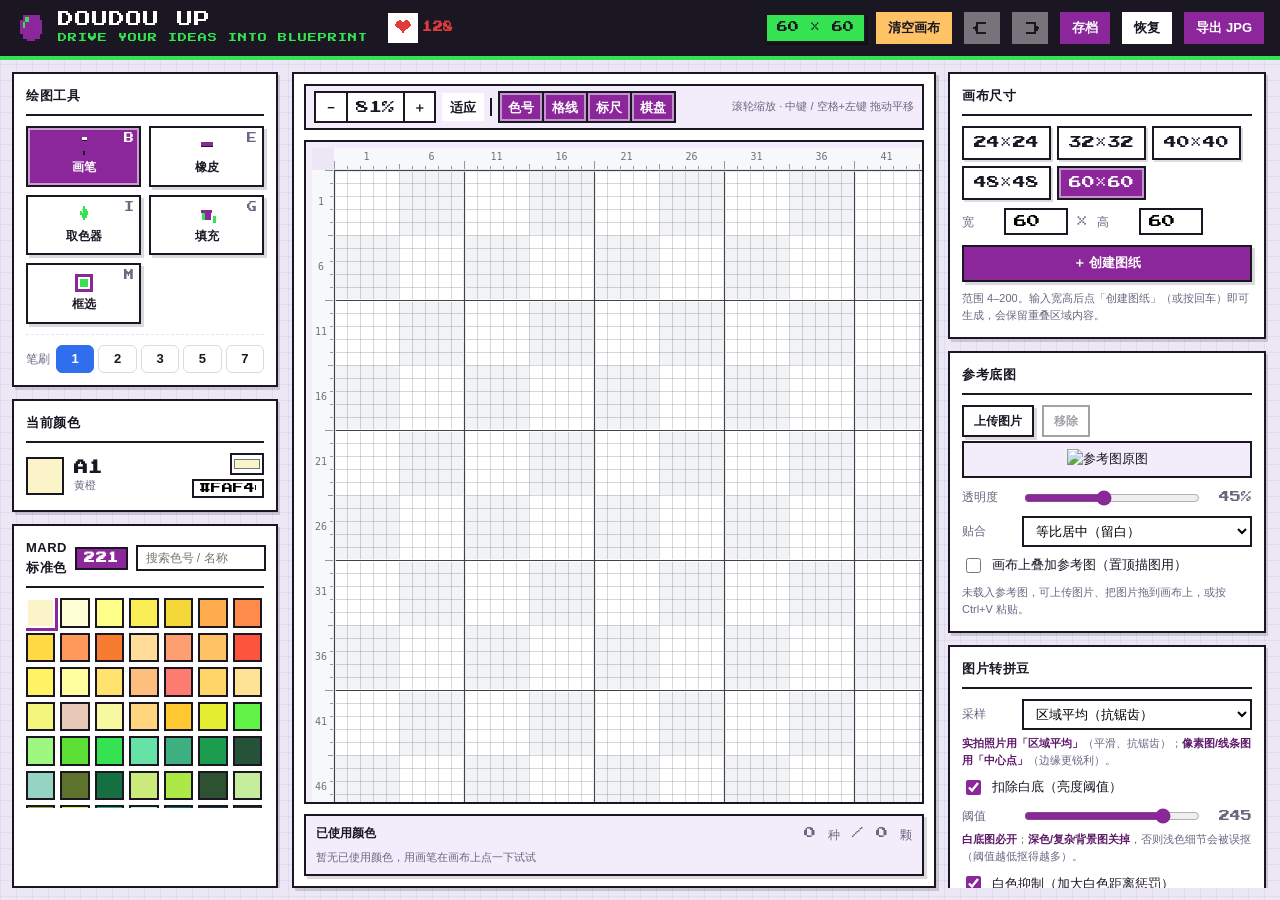
==== commit 4f4e2d8d: "feat: 新增笔刷大小（橡皮/画笔）与框选批量填色 - 笔刷大小 1/2/3/5/7 像素格：橡皮调大即可一次擦一片，画笔同步支持 - 新增「框选」工具（快捷键 M）：拖拽出矩形选区（半透明填充 +" ====
--- a/docs/index.html
+++ b/docs/index.html
@@ -3,7 +3,9 @@
 <head>
 <meta charset="UTF-8" />
 <meta name="viewport" content="width=device-width, initial-scale=1" />
-<title>doudou UP</title>
+<title>doudou UP · 拼豆图纸生成器</title>
+<meta name="description" content="拼豆图纸生成器，拼豆图纸在线生成工具。图片转拼豆、拼豆色号对照表、拼豆用量统计、拼豆图纸打印。单文件离线 HTML，双击即用，无需安装不联网。Perler / Hama / 咪小窝通用，221 色 MARD 色号。" />
+<meta name="keywords" content="拼豆,拼豆图纸,拼豆图纸生成器,拼豆图纸在线生成,图片转拼豆,拼豆色号,拼豆色号对照表,拼豆图纸打印,拼豆工具,咪小窝,融合豆,Perler beads,Hama beads,perler bead pattern generator" />
 <style>
 /* ============================================================
  * doudou UP - 像素颗粒(8-bit)风格样式
@@ -777,6 +779,40 @@
   0%   { transform: translateY(0) scale(1); opacity: 1; }
   60%  { transform: translateY(-40px) scale(1.05); opacity: 1; }
   100% { transform: translateY(-220px) scale(.7); opacity: 0; }
+}
+
+/* 笔刷大小控件 */
+.brush-size {
+  display: flex;
+  align-items: center;
+  gap: 4px;
+  margin-top: 10px;
+  padding-top: 10px;
+  border-top: 1px dashed #E3E7ED;
+}
+.bs-label {
+  font-size: 12px;
+  color: var(--muted, #6B7280);
+  margin-right: 2px;
+}
+.bs {
+  flex: 1;
+  min-width: 0;
+  height: 28px;
+  border: 1px solid #D7DCE3;
+  border-radius: 6px;
+  background: #fff;
+  color: var(--ink, #1B1D21);
+  font-size: 13px;
+  font-weight: 700;
+  cursor: pointer;
+  transition: all .12s ease;
+}
+.bs:hover { border-color: #2F6FED; color: #2F6FED; }
+.bs.is-active {
+  background: #2F6FED;
+  border-color: #2F6FED;
+  color: #fff;
 }
 
 @media (max-width: 1180px) {
@@ -906,6 +942,21 @@
             <rect x="13" y="13" width="2" height="1" fill="#35E352"/>
           </svg></span><span class="tool-name">填充</span><span class="tool-key">G</span>
         </button>
+        <button class="tool" data-tool="select">
+          <span class="tool-ico"><svg class="tool-svg" viewBox="0 0 16 16" shape-rendering="crispEdges">
+            <rect x="2" y="2" width="12" height="12" fill="none" stroke="#8B279B" stroke-width="2"/>
+            <rect x="5" y="5" width="6" height="6" fill="#35E352"/>
+          </svg></span><span class="tool-name">框选</span><span class="tool-key">M</span>
+        </button>
+      </div>
+
+      <div class="brush-size" id="brushSize">
+        <span class="bs-label">笔刷</span>
+        <button class="bs is-active" data-size="1">1</button>
+        <button class="bs" data-size="2">2</button>
+        <button class="bs" data-size="3">3</button>
+        <button class="bs" data-size="5">5</button>
+        <button class="bs" data-size="7">7</button>
       </div>
     </section>
 
@@ -1406,6 +1457,8 @@
   autoCell: true,         // 自动适应窗口
   tool: 'brush',
   colorIndex: 0,          // 当前绘制颜色
+  brush: 1,               // 笔刷大小（像素格直径，1=单格）。橡皮/画笔共用
+  select: null,           // 矩形选区 {c0,r0,c1,r1}（已规范化，含端点）；null 表示无选区
   showGrid: true,
   showCode: true,
   showRuler: true,
@@ -1663,6 +1716,20 @@
     ctx.lineWidth = 2;
     ctx.strokeRect(o.hover.c * cell + 1, o.hover.r * cell + 1, cell - 2, cell - 2);
   }
+
+  // 矩形选区高亮（半透明填充 + 虚线边框）
+  if (state.select) {
+    const s = state.select;
+    const x = s.c0 * cell, y = s.r0 * cell;
+    const w = (s.c1 - s.c0 + 1) * cell, h = (s.r1 - s.r0 + 1) * cell;
+    ctx.fillStyle = 'rgba(47,111,237,0.18)';
+    ctx.fillRect(x, y, w, h);
+    ctx.strokeStyle = '#2F6FED';
+    ctx.lineWidth = 2;
+    ctx.setLineDash([6, 4]);
+    ctx.strokeRect(x + 1, y + 1, w - 2, h - 2);
+    ctx.setLineDash([]);
+  }
 }
 
 function renderBoard() {
@@ -1780,6 +1847,8 @@
 let drawing = false;     // 是否正在绘制
 let lastCell = null;     // 上一格，用于补全快速拖动的间隙
 let paintingValue = 0;   // 本次绘制写入的值（颜色索引或 EMPTY）
+let selecting = false;   // 是否正在拖拽框选
+let selStart = null;     // 框选起点 {c, r}
 let panning = false;     // 是否正在拖动平移画布
 let panFrom = null;      // 平移起点 { x, y, px, py }
 let spaceDown = false;   // 空格是否按下（空格 + 左键 = 拖动）
@@ -1800,7 +1869,30 @@
   return true;
 }
 
-/** Bresenham 连线，避免快速拖动漏格 */
+/** 笔刷盖章：以 (c,r) 为中心盖 state.brush 见方的色块，受选区蒙版限制 */
+function stamp(c, r, val) {
+  const b = state.brush;
+  const off = Math.floor((b - 1) / 2);
+  let changed = false;
+  for (let dr = 0; dr < b; dr++) {
+    for (let dc = 0; dc < b; dc++) {
+      const cc = c - off + dc, rr = r - off + dr;
+      if (cc < 0 || rr < 0 || cc >= state.W || rr >= state.H) continue;
+      if (state.select && !inSelect(cc, rr)) continue;
+      changed = setPixel(cc, rr, val) || changed;
+    }
+  }
+  return changed;
+}
+
+/** 判断某格是否在当前选区内（无选区时返回 true，表示不限） */
+function inSelect(c, r) {
+  const s = state.select;
+  if (!s) return true;
+  return c >= s.c0 && c <= s.c1 && r >= s.r0 && r <= s.r1;
+}
+
+/** Bresenham 连线，沿路径逐格盖章，避免快速拖动漏格 */
 function lineTo(from, to, val) {
   let x0 = from.c, y0 = from.r;
   const x1 = to.c, y1 = to.r;
@@ -1809,7 +1901,7 @@
   let err = dx - dy;
   let changed = false;
   for (;;) {
-    changed = setPixel(x0, y0, val) || changed;
+    changed = stamp(x0, y0, val) || changed;
     if (x0 === x1 && y0 === y1) break;
     const e2 = 2 * err;
     if (e2 > -dy) { err -= dy; x0 += sx; }
@@ -1847,6 +1939,26 @@
   const cell = eventCell(e);
   if (!cell) return;
   const rightBtn = e.button === 2;
+
+  // 框选模式：开始拖拽矩形选区（单击不拖动 = 取消已有选区）
+  if (state.tool === 'select' && !rightBtn) {
+    selecting = true;
+    selStart = cell;
+    state.select = { c0: cell.c, r0: cell.r, c1: cell.c, r1: cell.r };
+    boardEl.setPointerCapture(e.pointerId);
+    renderAll();
+    return;
+  }
+
+  // 选区存在时右键 = 清空选区内容（保留选框，可继续填）
+  if (rightBtn && state.select) {
+    pushUndo();
+    fillSelection(EMPTY);
+    afterEdit();
+    toast('已清空选区');
+    return;
+  }
+
   const tool = rightBtn ? 'eraser' : state.tool;
 
   if (tool === 'picker') {
@@ -1866,7 +1978,7 @@
   drawing = true;
   paintingValue = (tool === 'eraser') ? EMPTY : state.colorIndex;
   lastCell = cell;
-  setPixel(cell.c, cell.r, paintingValue);
+  stamp(cell.c, cell.r, paintingValue);
   boardEl.setPointerCapture(e.pointerId);
   afterEdit();
 }
@@ -1885,10 +1997,16 @@
   // 悬停格变化 => 重绘高亮与标尺
   if (!sameCell(state.hover, cell)) { state.hover = cell; needRender = true; }
 
+  // 正在框选 => 实时更新选区预览
+  if (selecting && cell) {
+    state.select.c1 = cell.c;
+    state.select.r1 = cell.r;
+    needRender = true;
+  }
   // 正在绘制 => 补线并写入像素
-  if (drawing && cell) {
+  else if (drawing && cell) {
     if (lastCell) lineTo(lastCell, cell, paintingValue);
-    else setPixel(cell.c, cell.r, paintingValue);
+    else stamp(cell.c, cell.r, paintingValue);
     lastCell = cell;
     needRender = true;
     updateStats();      // 实时统计
@@ -1898,7 +2016,34 @@
   if (needRender) renderAll();
 }
 
-function endStroke() { drawing = false; lastCell = null; endPan(); }
+function endStroke() {
+  if (selecting) {
+    selecting = false;
+    const s = state.select;
+    if (s) {
+      // 规范化（拖动方向任意），单击未拖动则视为取消选区
+      const c0 = Math.min(s.c0, s.c1), c1 = Math.max(s.c0, s.c1);
+      const r0 = Math.min(s.r0, s.r1), r1 = Math.max(s.r0, s.r1);
+      if (c0 === c1 && r0 === r1) state.select = null;
+      else state.select = { c0, r0, c1, r1 };
+    }
+    renderAll();
+    return;
+  }
+  drawing = false; lastCell = null; endPan();
+}
+
+/** 把当前选区整体写入某个值（填色或清空），调用前需自行 pushUndo */
+function fillSelection(val) {
+  const s = state.select; if (!s) return;
+  const { W } = state;
+  for (let r = s.r0; r <= s.r1; r++)
+    for (let c = s.c0; c <= s.c1; c++)
+      state.pixels[r * W + c] = val;
+}
+
+/** 取消选区 */
+function clearSelect() { state.select = null; renderAll(); }
 
 /** 编辑后统一刷新（渲染 + 统计） */
 function afterEdit() { renderBoard(); updateStats(); }
@@ -2030,6 +2175,11 @@
   document.querySelectorAll('#toolGrid .tool').forEach(b => b.classList.toggle('is-active', b.dataset.tool === tool));
 }
 document.querySelectorAll('#toolGrid .tool').forEach(b => b.addEventListener('click', () => setTool(b.dataset.tool)));
+// 笔刷大小：1/2/3/5/7 像素格，画笔与橡皮共用
+document.querySelectorAll('#brushSize .bs').forEach(b => b.addEventListener('click', () => {
+  state.brush = +b.dataset.size;
+  document.querySelectorAll('#brushSize .bs').forEach(x => x.classList.toggle('is-active', x === b));
+}));
 
 /* ---------- 6) 调色板 UI ---------- */
 function buildPalette() {
@@ -2048,6 +2198,7 @@
 }
 
 function selectColor(i) {
+  const fromPicker = state.tool === 'picker';
   state.colorIndex = clamp(i, 0, PALETTE.length - 1);
   const p = PALETTE[state.colorIndex];
   $('ccSwatch').style.background = p.hex;
@@ -2059,6 +2210,14 @@
   if (state.tool === 'eraser' || state.tool === 'picker') setTool('brush');
   // 同步使用颜色条的高亮
   document.querySelectorAll('.used-chip').forEach(el => el.classList.toggle('is-active', +el.dataset.idx === state.colorIndex));
+  // 若已有选区，则整片填充（批量填色）；取色器取色时不触发
+  if (state.select && !fromPicker) {
+    pushUndo();
+    fillSelection(state.colorIndex);
+    afterEdit();
+    const s = state.select;
+    toast('已填充选区 ' + (s.c1 - s.c0 + 1) + '×' + (s.r1 - s.r0 + 1) + ' 格');
+  }
 }
 
 /** 搜索：按色号 / 名称 / HEX 过滤 */
@@ -2818,6 +2977,9 @@
       return;
     }
 
+    // Esc：有选区则取消选区
+    if (e.key === 'Escape') { if (state.select) { clearSelect(); toast('已取消选区'); } return; }
+
     const k = e.key.toLowerCase();
     if ((e.ctrlKey || e.metaKey) && k === 'z') { e.preventDefault(); e.shiftKey ? redo() : undo(); return; }
     if ((e.ctrlKey || e.metaKey) && k === 'y') { e.preventDefault(); redo(); return; }
@@ -2826,6 +2988,7 @@
     else if (k === 'e') setTool('eraser');
     else if (k === 'i') setTool('picker');
     else if (k === 'g') setTool('fill');
+    else if (k === 'm') setTool('select');      // M = 框选
     else if (k === '0') fitToWindow();          // 0 = 适应窗口
   });
 
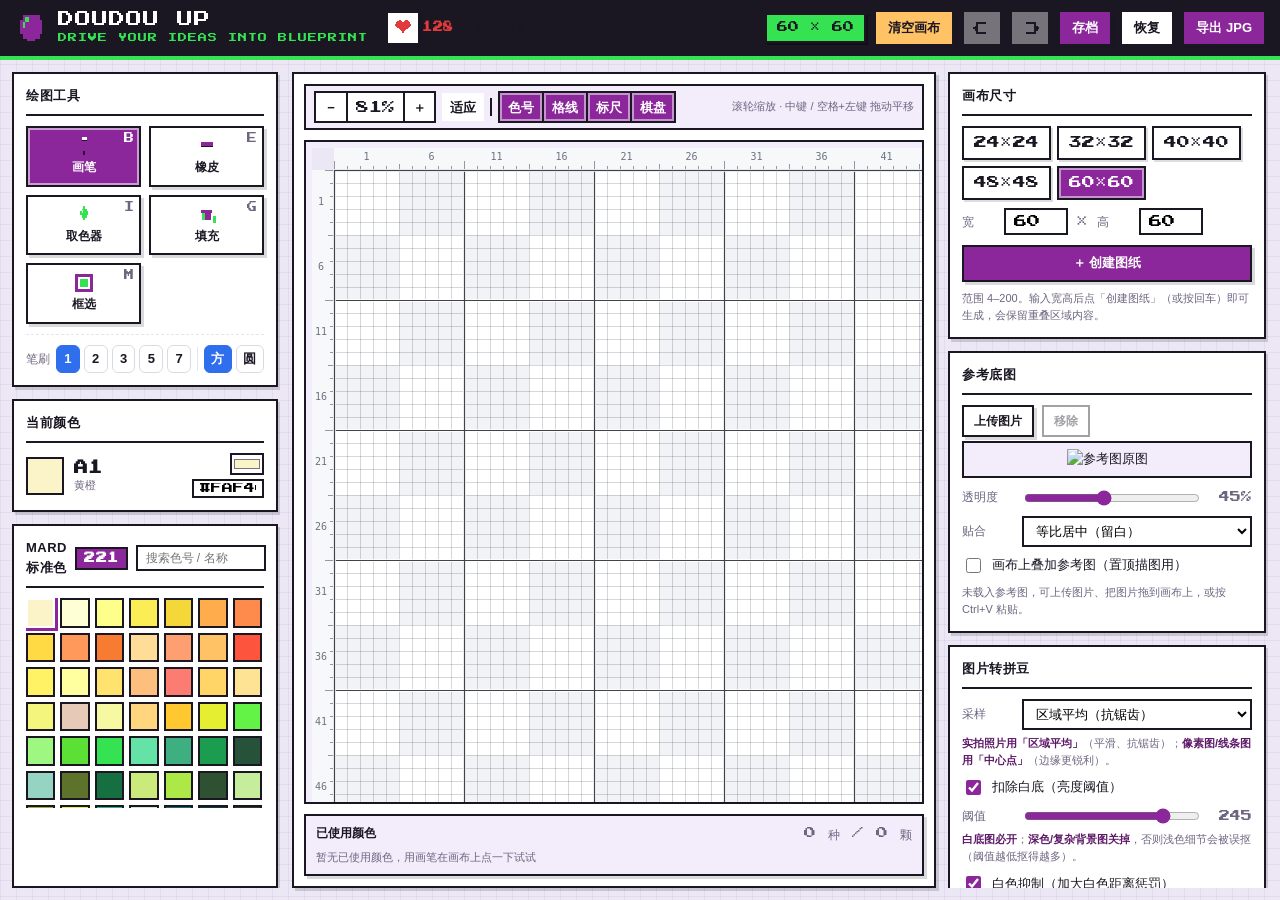
==== commit b665dccd: "feat: 笔刷支持方形/圆形切换 - state 新增 brushShape（square/circle），stamp 在圆形时按半径裁剪圆外格 - 工具栏笔刷控件加「方/圆」切换按钮（.bs-sh" ====
--- a/docs/index.html
+++ b/docs/index.html
@@ -810,6 +810,30 @@
 }
 .bs:hover { border-color: #2F6FED; color: #2F6FED; }
 .bs.is-active {
+  background: #2F6FED;
+  border-color: #2F6FED;
+  color: #fff;
+}
+.bs-sep {
+  width: 1px;
+  align-self: stretch;
+  margin: 2px 2px;
+  background: #E3E7ED;
+}
+.bs-shape {
+  width: 28px;
+  height: 28px;
+  border: 1px solid #D7DCE3;
+  border-radius: 6px;
+  background: #fff;
+  color: var(--ink, #1B1D21);
+  font-size: 13px;
+  font-weight: 700;
+  cursor: pointer;
+  transition: all .12s ease;
+}
+.bs-shape:hover { border-color: #2F6FED; color: #2F6FED; }
+.bs-shape.is-active {
   background: #2F6FED;
   border-color: #2F6FED;
   color: #fff;
@@ -957,6 +981,9 @@
         <button class="bs" data-size="3">3</button>
         <button class="bs" data-size="5">5</button>
         <button class="bs" data-size="7">7</button>
+        <span class="bs-sep"></span>
+        <button class="bs-shape is-active" data-shape="square" title="方形笔刷">方</button>
+        <button class="bs-shape" data-shape="circle" title="圆形笔刷">圆</button>
       </div>
     </section>
 
@@ -1458,6 +1485,7 @@
   tool: 'brush',
   colorIndex: 0,          // 当前绘制颜色
   brush: 1,               // 笔刷大小（像素格直径，1=单格）。橡皮/画笔共用
+  brushShape: 'square',   // 笔刷形状：'square' 方形 / 'circle' 圆形
   select: null,           // 矩形选区 {c0,r0,c1,r1}（已规范化，含端点）；null 表示无选区
   showGrid: true,
   showCode: true,
@@ -1869,13 +1897,19 @@
   return true;
 }
 
-/** 笔刷盖章：以 (c,r) 为中心盖 state.brush 见方的色块，受选区蒙版限制 */
+/** 笔刷盖章：以 (c,r) 为中心盖 state.brush 见方的色块，受选区蒙版限制；圆形笔刷按半径裁剪 */
 function stamp(c, r, val) {
   const b = state.brush;
   const off = Math.floor((b - 1) / 2);
+  const circle = state.brushShape === 'circle';
+  const rad2 = ((b - 1) / 2) * ((b - 1) / 2) + 0.3; // 圆形判定半径平方（容差让 b=1 仍为单格）
   let changed = false;
   for (let dr = 0; dr < b; dr++) {
     for (let dc = 0; dc < b; dc++) {
+      if (circle) {
+        const dx = dc - off, dy = dr - off;
+        if (dx * dx + dy * dy > rad2) continue;
+      }
       const cc = c - off + dc, rr = r - off + dr;
       if (cc < 0 || rr < 0 || cc >= state.W || rr >= state.H) continue;
       if (state.select && !inSelect(cc, rr)) continue;
@@ -2179,6 +2213,11 @@
 document.querySelectorAll('#brushSize .bs').forEach(b => b.addEventListener('click', () => {
   state.brush = +b.dataset.size;
   document.querySelectorAll('#brushSize .bs').forEach(x => x.classList.toggle('is-active', x === b));
+}));
+// 笔刷形状：方形 / 圆形
+document.querySelectorAll('#brushSize .bs-shape').forEach(b => b.addEventListener('click', () => {
+  state.brushShape = b.dataset.shape;
+  document.querySelectorAll('#brushSize .bs-shape').forEach(x => x.classList.toggle('is-active', x === b));
 }));
 
 /* ---------- 6) 调色板 UI ---------- */
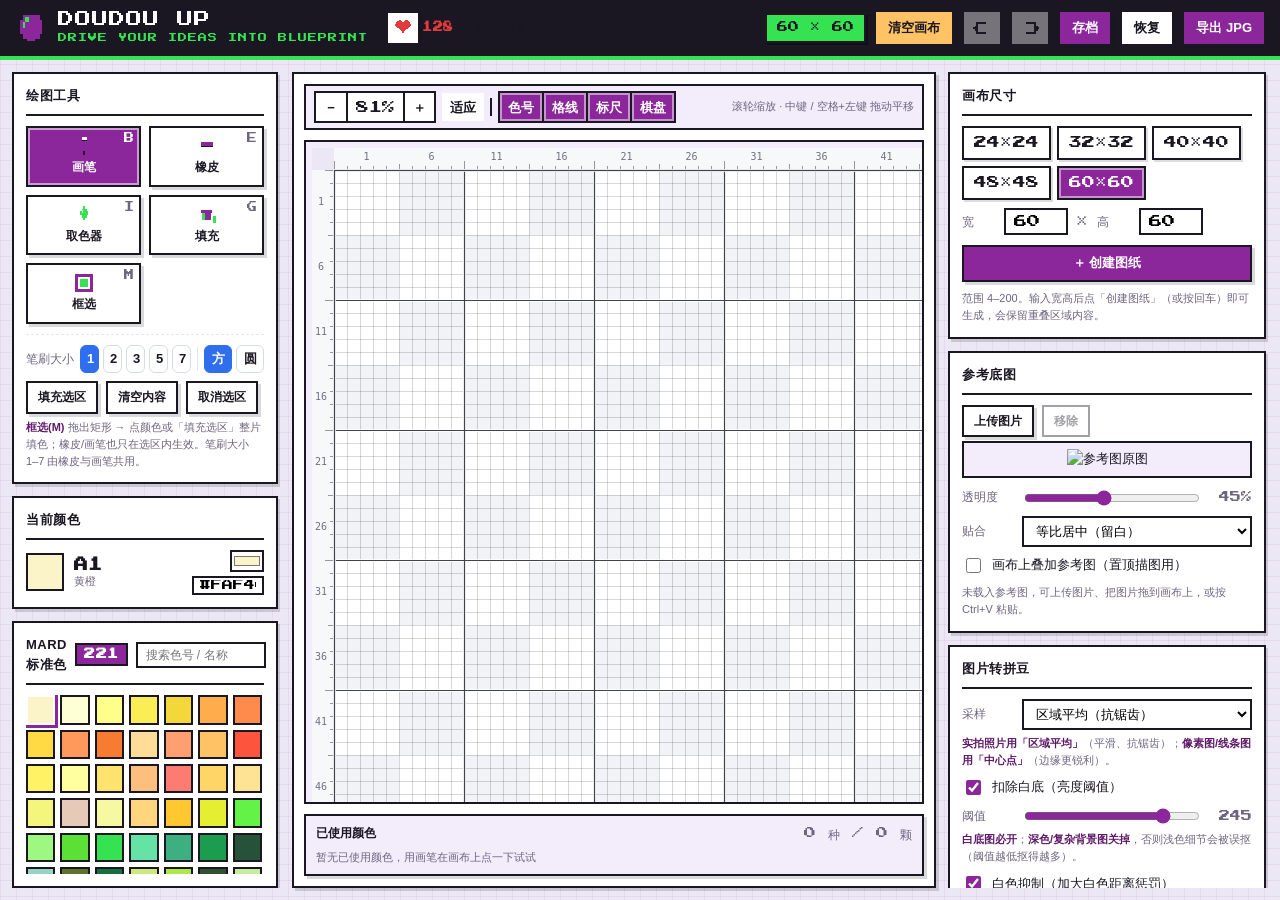
==== commit 45bcbd2e: "build: 同步单文件与 Pages 产物（含选区操作按钮） 补充上次提交遗漏的构建产物：docs/index.html（Pages 源）与 doudou up.html（离线版）此前未纳入提交，导" ====
--- a/docs/index.html
+++ b/docs/index.html
@@ -975,7 +975,7 @@
       </div>
 
       <div class="brush-size" id="brushSize">
-        <span class="bs-label">笔刷</span>
+        <span class="bs-label">笔刷大小</span>
         <button class="bs is-active" data-size="1">1</button>
         <button class="bs" data-size="2">2</button>
         <button class="bs" data-size="3">3</button>
@@ -985,6 +985,13 @@
         <button class="bs-shape is-active" data-shape="square" title="方形笔刷">方</button>
         <button class="bs-shape" data-shape="circle" title="圆形笔刷">圆</button>
       </div>
+
+      <div class="btn-row" id="selActions" style="margin-top:8px">
+        <button class="btn btn-sm" id="btnFillSel" title="把当前选区整片填成当前颜色">填充选区</button>
+        <button class="btn btn-sm" id="btnClearSel" title="擦空选区内的豆子">清空内容</button>
+        <button class="btn btn-sm" id="btnCancelSel" title="取消选区虚线框">取消选区</button>
+      </div>
+      <p class="hint tip"><b>框选(M)</b> 拖出矩形 → 点颜色或「填充选区」整片填色；橡皮/画笔也只在选区内生效。笔刷大小 1–7 由橡皮与画笔共用。</p>
     </section>
 
     <section class="card">
@@ -2220,6 +2227,24 @@
   document.querySelectorAll('#brushSize .bs-shape').forEach(x => x.classList.toggle('is-active', x === b));
 }));
 
+// 选区操作：显式按钮，降低「批量填色」的发现成本
+$('btnFillSel').addEventListener('click', () => {
+  if (!state.select) { toast('先用「框选」工具拖出一片区域', 'warn'); return; }
+  pushUndo();
+  fillSelection(state.colorIndex);
+  afterEdit();
+  const s = state.select;
+  toast('已填充选区 ' + (s.c1 - s.c0 + 1) + '×' + (s.r1 - s.r0 + 1) + ' 格');
+});
+$('btnClearSel').addEventListener('click', () => {
+  if (!state.select) return;
+  pushUndo();
+  fillSelection(EMPTY);
+  afterEdit();
+  toast('已清空选区内容');
+});
+$('btnCancelSel').addEventListener('click', () => { clearSelect(); toast('已取消选区'); });
+
 /* ---------- 6) 调色板 UI ---------- */
 function buildPalette() {
   const box = $('palette');
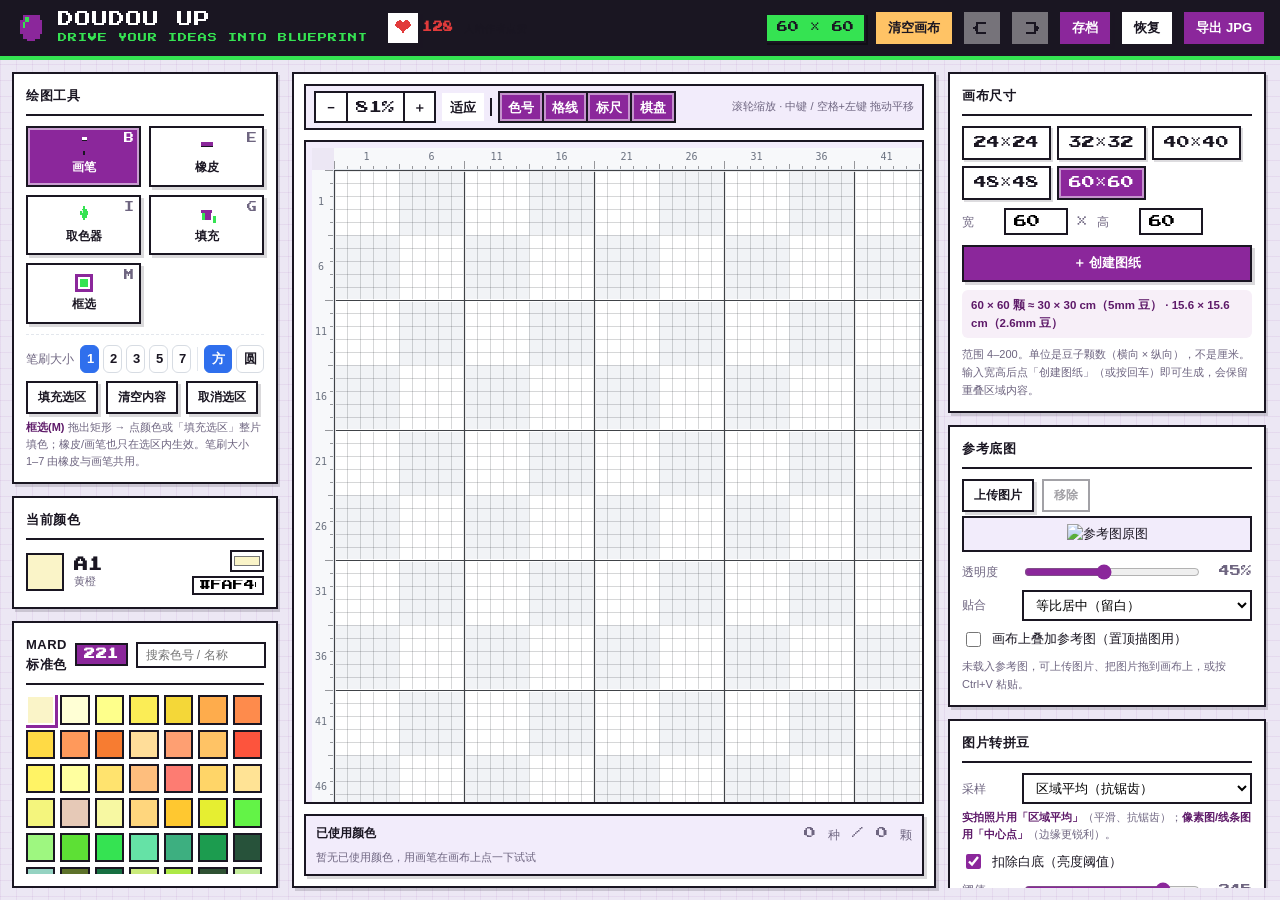
==== commit 80cfbf0b: "fix(license): 修复激活后门禁不解除，并补全尺寸单位换算 - 存储兜底：localStorage 被禁或静默丢写时改用内存缓存，   避免出现「提示激活成功但门关不上」 - 激活后回读校验" ====
--- a/docs/index.html
+++ b/docs/index.html
@@ -228,6 +228,18 @@
 /* 参数说明：紧跟控件、更紧凑 */
 .hint.tip { margin-top: 5px; line-height: 1.55; }
 .hint.tip b { color: var(--accent-ink); font-weight: 800; }
+
+/* 画布尺寸的实物换算提示（颗数 → 厘米） */
+.size-cm {
+  margin: 8px 0 0;
+  padding: 6px 9px;
+  border-radius: 6px;
+  background: rgba(139, 39, 155, .07);
+  font-size: 11.5px;
+  line-height: 1.6;
+  color: var(--accent-ink);
+  font-weight: 600;
+}
 
 .btn {
   padding: 6px 12px;
@@ -1087,7 +1099,8 @@
         <input type="number" id="inH" class="num" min="4" max="200" step="1" value="60" />
       </div>
       <button class="btn btn-primary btn-block" id="btnApplySize">＋ 创建图纸</button>
-      <p class="hint">范围 4–200。输入宽高后点「创建图纸」（或按回车）即可生成，会保留重叠区域内容。</p>
+      <p class="size-cm" id="sizeCm"></p>
+      <p class="hint">范围 4–200。单位是豆子颗数（横向 × 纵向），不是厘米。输入宽高后点「创建图纸」（或按回车）即可生成，会保留重叠区域内容。</p>
     </section>
 
     <section class="card">
@@ -2332,6 +2345,7 @@
   state.hover = null;
   layout();
   updateStats();
+  updateSizeCm();
 }
 
 function syncPresetActive() {
@@ -2356,6 +2370,29 @@
 ['inW', 'inH'].forEach(id => $(id).addEventListener('keydown', e => {
   if (e.key === 'Enter') { e.preventDefault(); applyCustomSize(); }
 }));
+
+/**
+ * 尺寸单位说明：拼豆图纸按「豆子颗数」计量（横向 × 纵向），不是厘米。
+ * 这里把颗数换算成实物尺寸，帮用户判断做出来多大：
+ *   5mm 标准豆（midi）  → 1 颗 ≈ 0.5 cm
+ *   2.6mm 迷你豆（mini）→ 1 颗 ≈ 0.26 cm
+ */
+function updateSizeCm() {
+  const el = $('sizeCm');
+  if (!el) return;
+  const w = clampInt($('inW').value, MIN_SIZE, MAX_SIZE);
+  const h = clampInt($('inH').value, MIN_SIZE, MAX_SIZE);
+  const cm = (n, per) => {
+    const v = Math.round(n * per * 10) / 10;
+    return Number.isInteger(v) ? String(v) : v.toFixed(1);
+  };
+  el.textContent = w + ' × ' + h + ' 颗  ≈  ' +
+    cm(w, 0.5) + ' × ' + cm(h, 0.5) + ' cm（5mm 豆）  ·  ' +
+    cm(w, 0.26) + ' × ' + cm(h, 0.26) + ' cm（2.6mm 豆）';
+}
+
+// 输入时实时换算，不必等到点「创建图纸」
+['inW', 'inH'].forEach(id => $(id).addEventListener('input', updateSizeCm));
 
 /** 图案变换：镜像与 90° 旋转（旋转会互换宽高） */
 function transform(kind) {
@@ -2784,8 +2821,11 @@
   toast(okMsg + ' → ' + filename, '', 4000);
 }
 
-function exportJpg() {
-  // 导出一张干净的图纸：不画参考图，格子固定放大以便打印
+/**
+ * 生成一张完整的导出画布：图案 + 下方色号图例（不含参考图）
+ * 导出单张与批量导出共用，保证两者版式完全一致
+ */
+function buildExportCanvas() {
   const stats = computeStats();
   const list = stats.list;
   const cell = clamp(Math.floor(4000 / Math.max(state.W, state.H)), 8, 24);
@@ -2816,9 +2856,12 @@
       y: ph, w: totalW, pad, sw, itemW, itemH, titleH, cols
     });
   }
-
-  // 质量 0.92 兼顾体积与清晰度
-  off.toBlob(blob => {
+  return off;
+}
+
+function exportJpg() {
+  // 导出一张干净的图纸：不画参考图，格子固定放大以便打印
+  buildExportCanvas().toBlob(blob => {
     downloadBlob(blob, 'doudou up_' + state.W + 'x' + state.H + '_' + dateStamp() + '.jpg', 'JPG 已导出（含色号图例）');
   }, 'image/jpeg', 0.92);
 }
@@ -3012,6 +3055,7 @@
   selectColor(0);
   const oc0 = $('optCell'); if (oc0) oc0.disabled = true;
   $('sizeBadge').textContent = state.W + ' × ' + state.H;
+  updateSizeCm();
   syncToggles();
   layout();
   updateStats();
